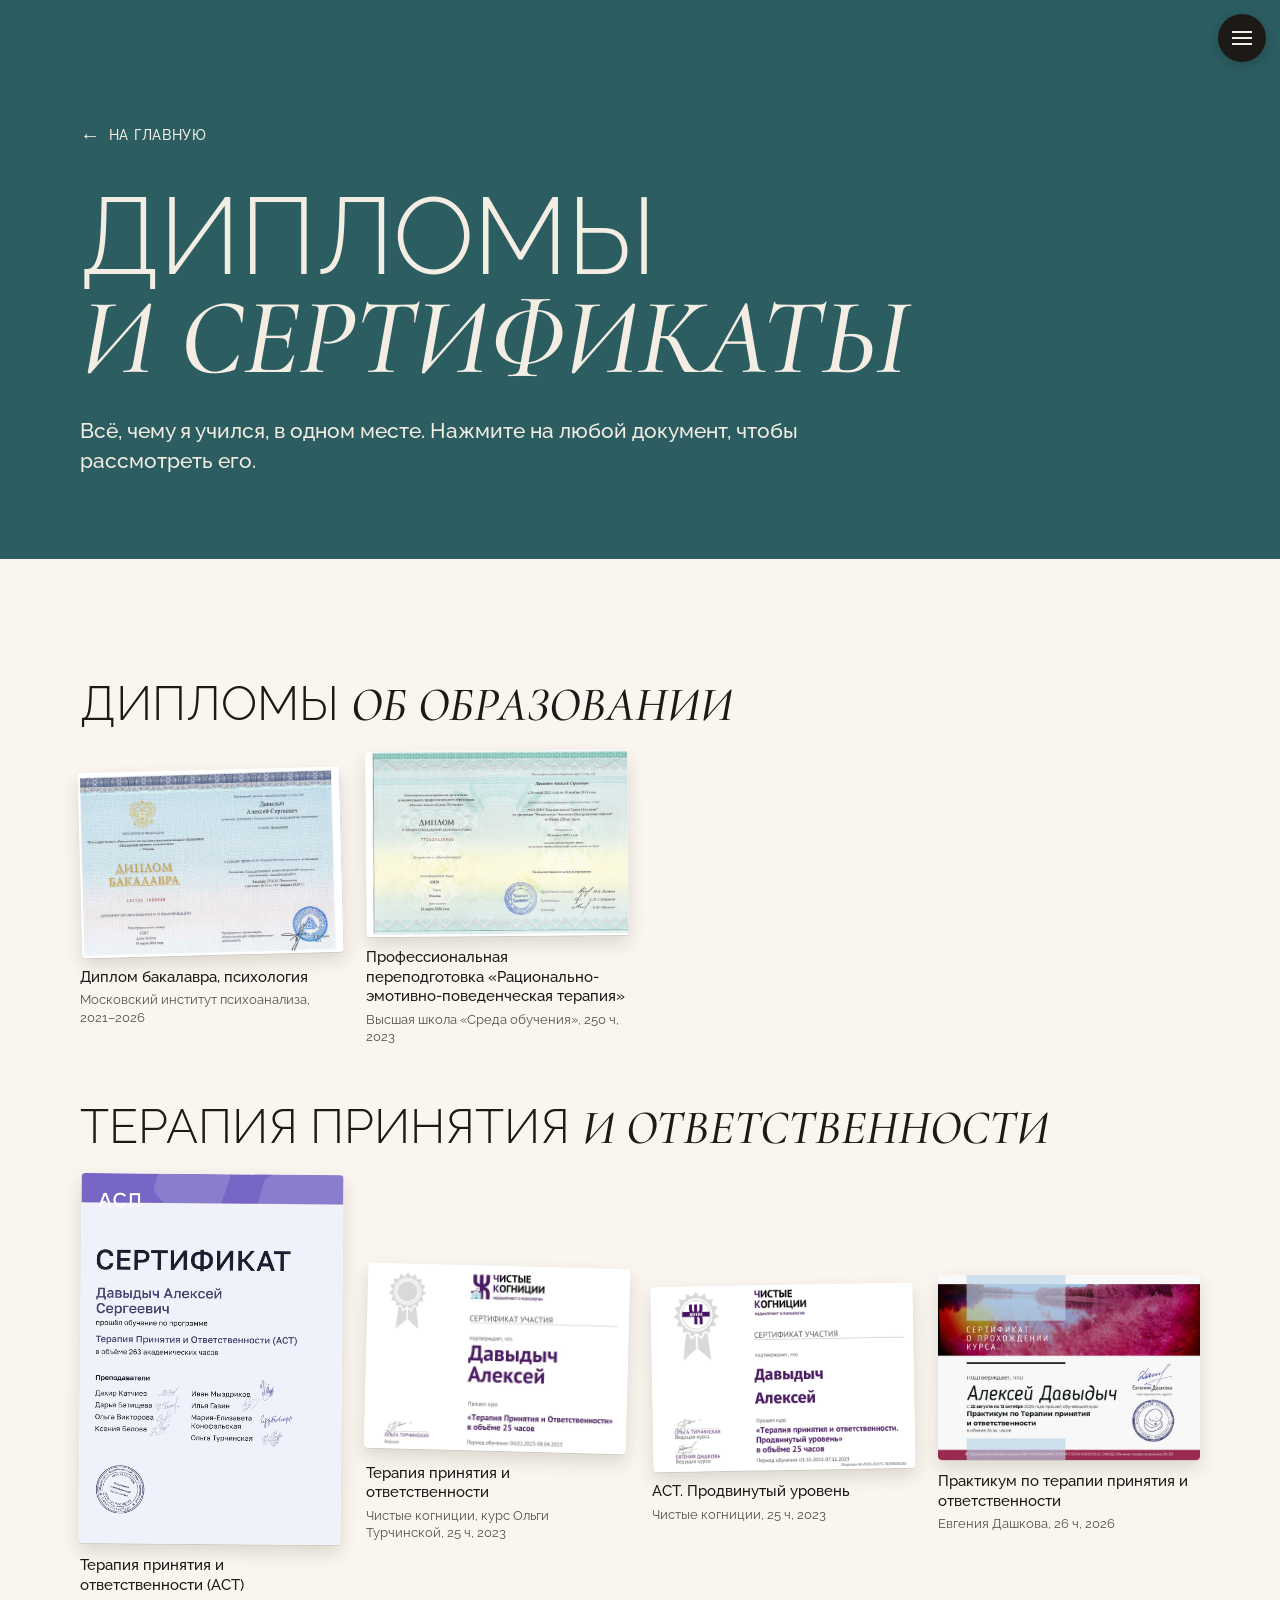
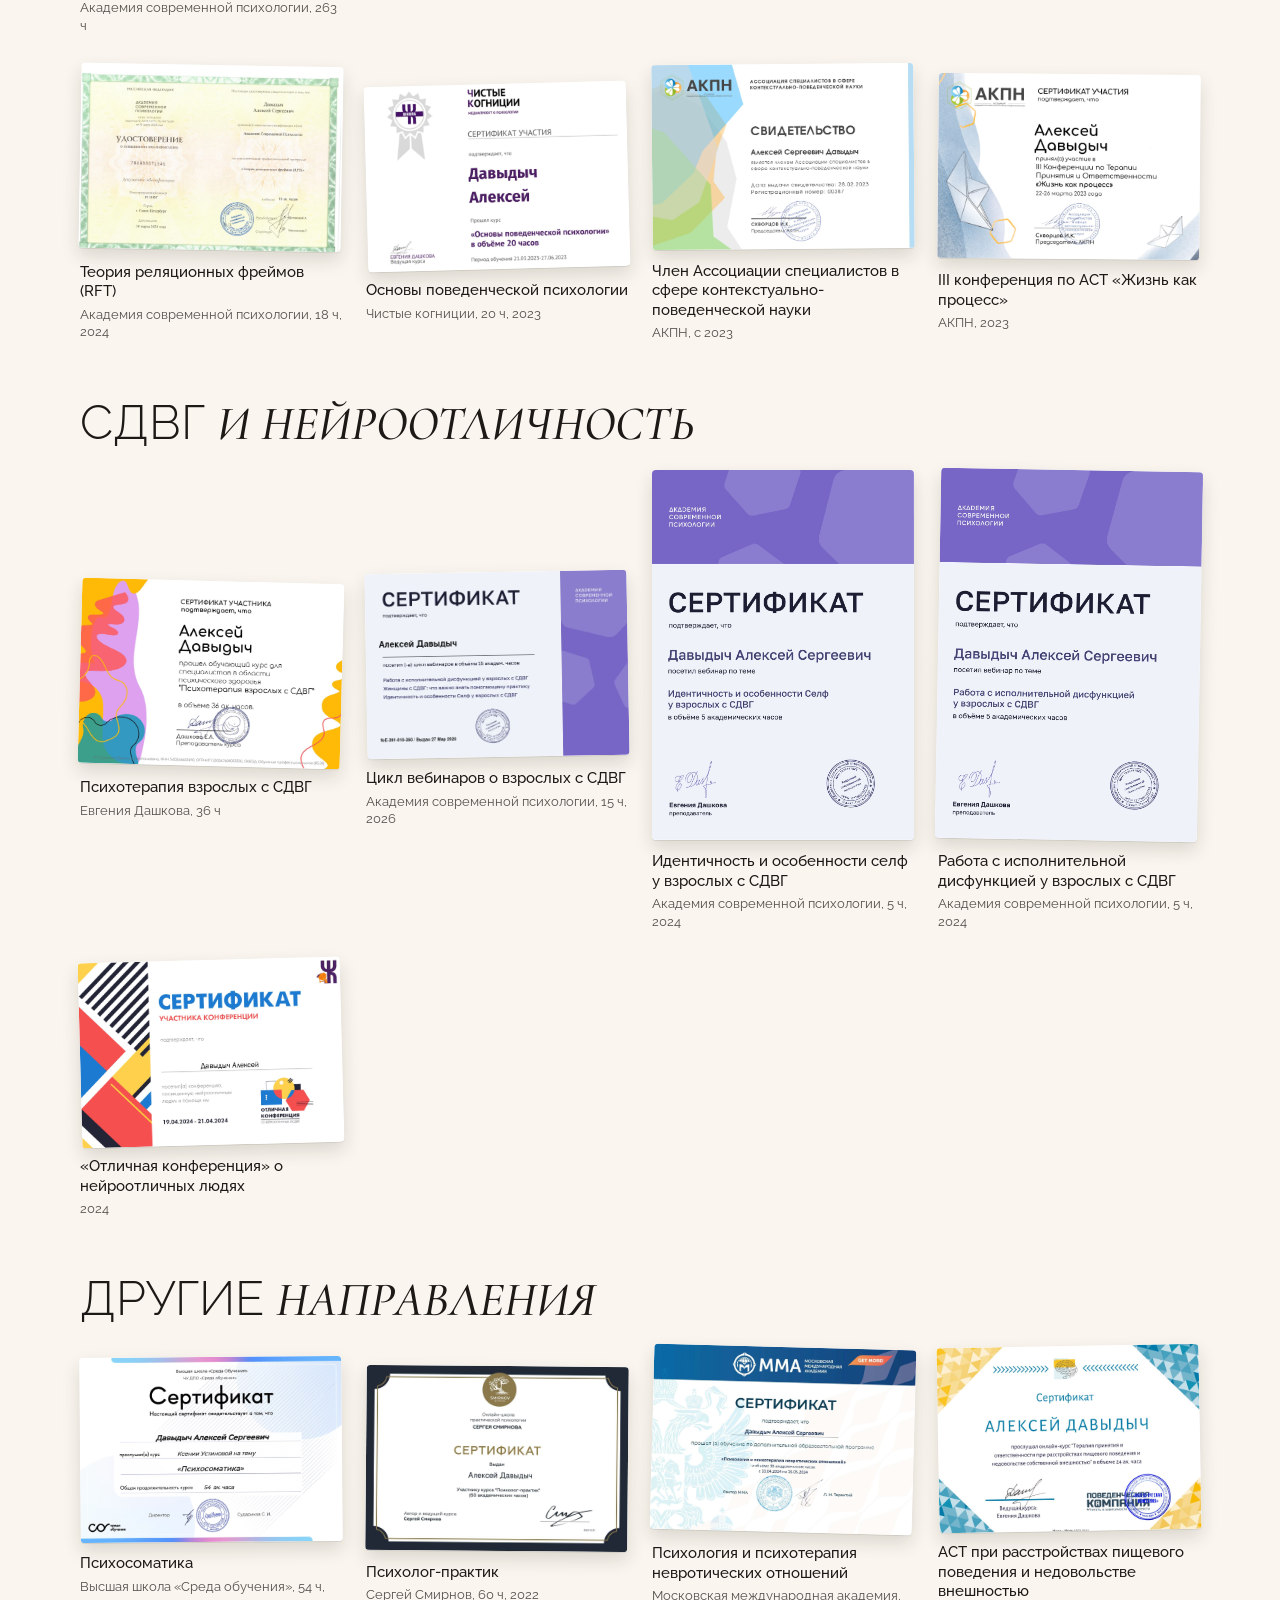
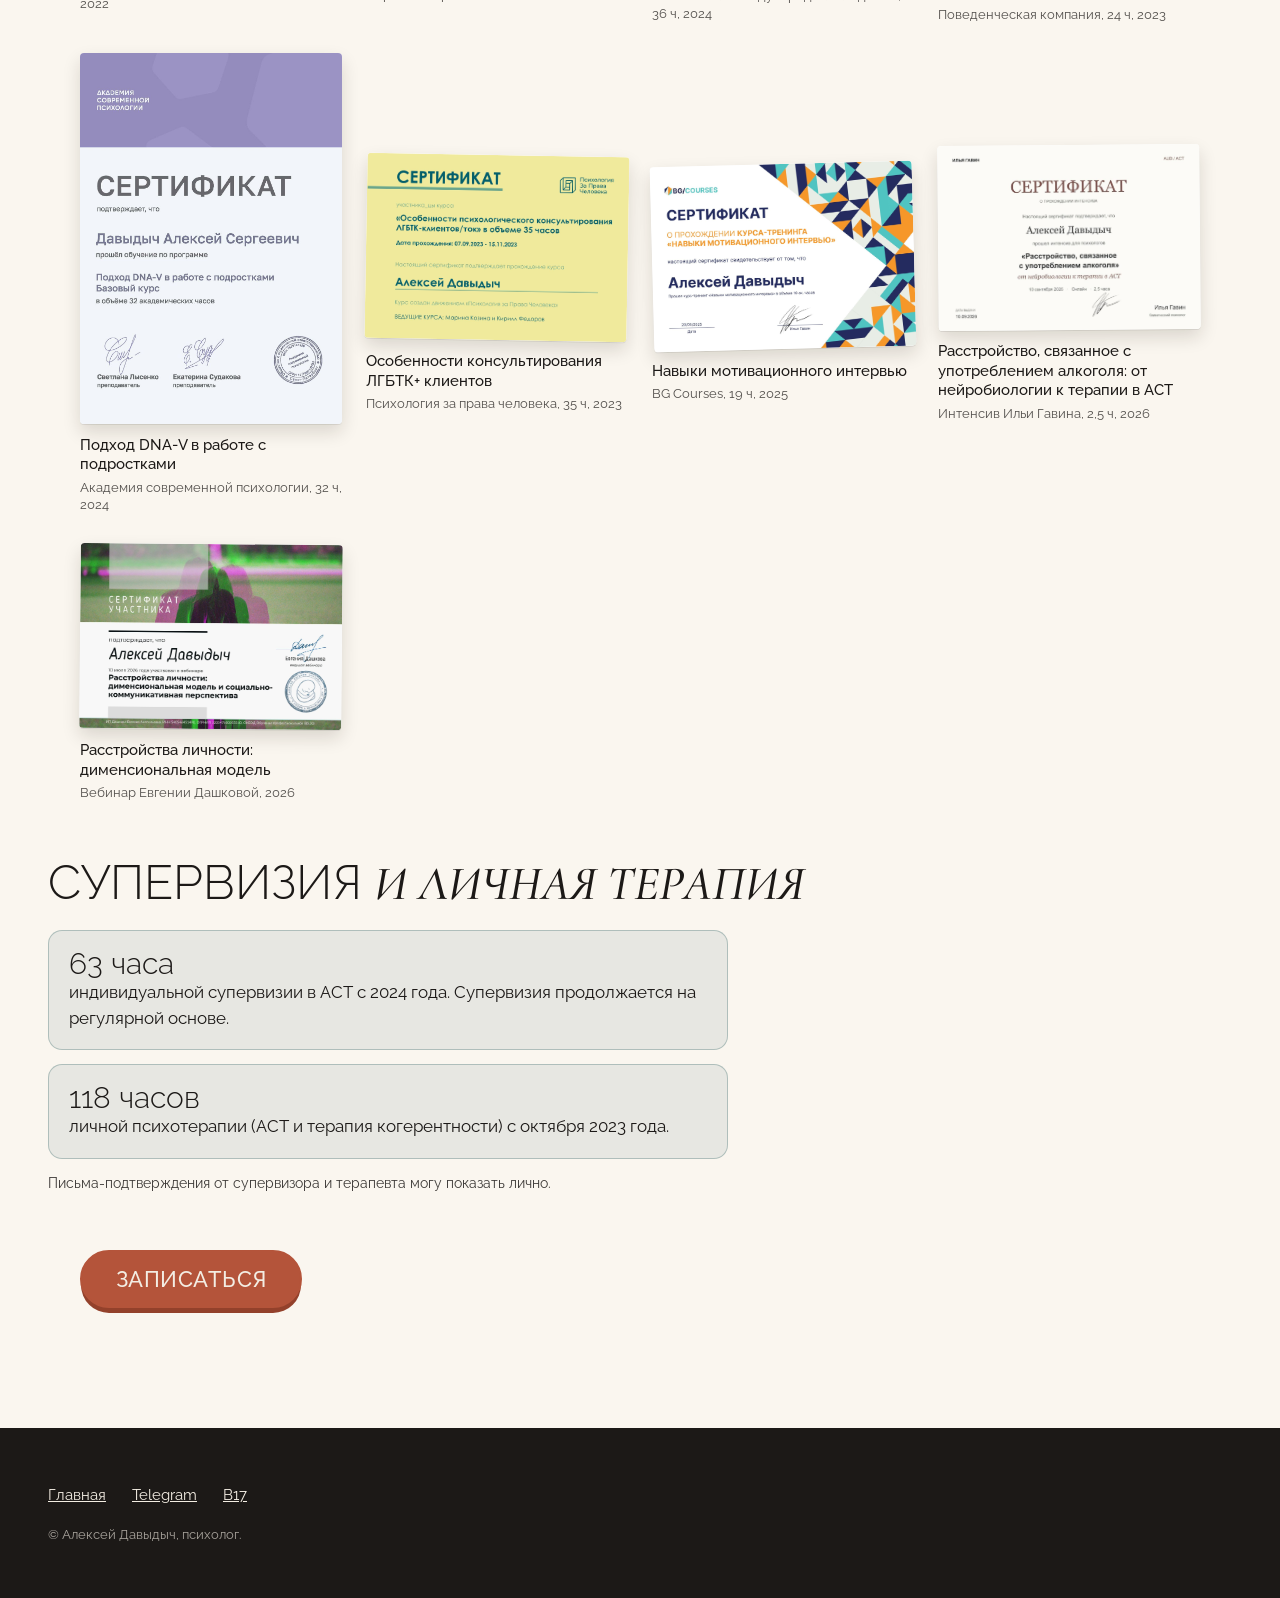
==== obrazovanie/index.html @ 3346c42c "Новый основной сайт: главная, образование, согласие, каталог статей Co-Authored-By: Claude Opus 5.5 " ====
<!doctype html>
<html lang="ru">
<head>
<meta charset="utf-8">
<meta name="viewport" content="width=device-width, initial-scale=1, viewport-fit=cover">
<title>Образование — Алексей Давыдыч</title>
<meta name="description" content="Дипломы и сертификаты психолога Алексея Давыдыча: бакалавриат, переподготовка по РЭПТ, обучение ACT, СДВГ и другое.">
<meta name="theme-color" content="#2b5d61">
<link rel="preconnect" href="https://fonts.googleapis.com">
<link rel="preconnect" href="https://fonts.gstatic.com" crossorigin>
<link href="https://fonts.googleapis.com/css2?family=Cormorant+Garamond:ital,wght@1,400;1,500&family=Raleway:wght@300;400;500;600&display=swap" rel="stylesheet">
<link rel="stylesheet" href="../assets/site.css">
<style>
.group{margin:0 0 56px}
.group h2{font-weight:300;text-transform:uppercase;font-size:clamp(28px,7vw,48px);line-height:1;margin:0 0 22px}
.group h2 .s{font-family:var(--serif);font-style:italic;font-weight:500}
.grid{display:grid;grid-template-columns:repeat(auto-fill,minmax(150px,1fr));gap:22px 16px}
@media (min-width:880px){.grid{grid-template-columns:repeat(auto-fill,minmax(220px,1fr));gap:30px 24px}}
.doc{background:none;border:0;padding:0;text-align:left;cursor:zoom-in;-webkit-tap-highlight-color:transparent}
.doc .sheet{display:block;aspect-ratio:1.414/1;background:#fff;border-radius:4px;overflow:hidden;box-shadow:0 1px 0 rgba(0,0,0,.08),0 8px 18px rgba(30,20,10,.14);transform:rotate(var(--r,0deg));transition:transform .6s var(--spring),box-shadow .4s}
.doc.tall .sheet{aspect-ratio:1/1.414}
.doc .sheet img{width:100%;height:100%;object-fit:cover;object-position:50% 30%}
.doc:hover .sheet,.doc:focus-visible .sheet{transform:rotate(0) translateY(-6px) scale(1.03);box-shadow:0 16px 30px rgba(30,20,10,.22)}
.doc:active .sheet{transform:scale(.97)}
.doc b{display:block;font-weight:500;font-size:15px;line-height:1.3;margin:12px 0 4px}
.doc span.meta{display:block;font-size:13px;line-height:1.35;opacity:.75}
.letters{display:grid;gap:14px;max-width:40em}
.letter{padding:18px 20px;border-radius:14px;background:color-mix(in srgb,var(--teal) 9%,transparent);border:1.5px solid color-mix(in srgb,var(--teal) 30%,transparent)}
.letter b{display:block;font-size:30px;font-weight:300;line-height:1}
/* просмотр документа */
.viewer{position:fixed;inset:0;z-index:60;background:rgba(20,16,14,.92);display:flex;flex-direction:column;align-items:center;justify-content:center;padding:64px 14px 24px;opacity:0;visibility:hidden;transition:opacity .35s,visibility .35s;touch-action:pan-y}
.viewer.open{opacity:1;visibility:visible}
.viewer img{max-width:100%;max-height:calc(100svh - 190px);object-fit:contain;border-radius:3px;box-shadow:0 20px 60px rgba(0,0,0,.5);transform:scale(.92);transition:transform .55s var(--spring)}
.viewer.open img{transform:none}
.viewer .cap{color:var(--cream);text-align:center;max-width:36em;margin:18px 0 0;font-size:15px;line-height:1.4}
.viewer .cap b{display:block;font-weight:500;font-size:17px}
.viewer .x{position:absolute;top:14px;right:14px;width:48px;height:48px;border-radius:50%;border:1.5px solid var(--cream);background:none;color:var(--cream);font-size:24px;cursor:pointer}
.viewer .nav{position:absolute;top:50%;width:48px;height:48px;margin-top:-24px;border-radius:50%;border:0;background:rgba(243,237,227,.14);color:var(--cream);font-size:22px;cursor:pointer}
.viewer .prev{left:8px}.viewer .next{right:8px}
.viewer .count{color:var(--cream);opacity:.6;font-size:13px;margin-top:8px}
</style>
</head>
<body>
<button class="menu-btn" aria-label="Меню" aria-expanded="false"><i></i></button>
<nav class="menu" aria-label="Разделы">
  <a href="../">Главная</a>
  <a href="../#act">Что такое <span class="s">ACT</span></a>
  <a href="../#formats">Как мы <span class="s">работаем</span></a>
  <a href="../stati/">Мои <span class="s">статьи</span></a>
  <a href="../soglasie/">Согласие</a>
  <a href="../#write">Записаться</a>
</nav>

<section class="sec sec--teal" style="padding-bottom:64px">
  <div class="wrap">
    <a class="back" href="../">На главную</a>
    <h1 class="big rise in"><span class="line">Дипломы</span><span class="line s">и сертификаты</span></h1>
    <p class="lead">Всё, чему я учился, в одном месте. Нажмите на любой документ, чтобы рассмотреть его.</p>
  </div>
</section>

<section class="sec sec--paper">
  <div class="wrap" id="groups"></div>
  <div class="wrap group">
    <h2>Супервизия <span class="s">и личная терапия</span></h2>
    <div class="letters">
      <div class="letter"><b>63 часа</b>индивидуальной супервизии в ACT с 2024 года. Супервизия продолжается на регулярной основе.</div>
      <div class="letter"><b>118 часов</b>личной психотерапии (ACT и терапия когерентности) с октября 2023 года.</div>
    </div>
    <p class="small" style="margin-top:14px">Письма-подтверждения от супервизора и терапевта могу показать лично.</p>
  </div>
  <div class="wrap"><div class="pills"><a class="pill pill--terra" href="../#write">Записаться</a></div></div>
</section>

<div class="viewer" id="viewer" role="dialog" aria-modal="true" aria-label="Документ">
  <button class="x" aria-label="Закрыть">×</button>
  <button class="nav prev" aria-label="Предыдущий">←</button>
  <img alt="">
  <p class="cap"></p>
  <p class="count"></p>
  <button class="nav next" aria-label="Следующий">→</button>
</div>

<footer class="foot"><div class="foot__row"><a href="../">Главная</a><a href="https://t.me/lexej">Telegram</a><a href="https://www.b17.ru/davydych_aleksey/">B17</a></div><p class="foot__small">© Алексей Давыдыч, психолог.</p></footer>

<script src="../assets/site.js"></script>
<script>
(() => {
/* Список документов: [файл, название, кто выдал и сколько часов, вертикальный ли лист] */
const GROUPS = [
  ['Дипломы', 'об образовании', [
    ['diplom-bakalavr', 'Диплом бакалавра, психология', 'Московский институт психоанализа, 2021–2026'],
    ['diplom-rept', 'Профессиональная переподготовка «Рационально-эмотивно-поведенческая терапия»', 'Высшая школа «Среда обучения», 250 ч, 2023'],
  ]],
  ['Терапия принятия', 'и ответственности', [
    ['act-263', 'Терапия принятия и ответственности (ACT)', 'Академия современной психологии, 263 ч', 1],
    ['act-bazovyj', 'Терапия принятия и ответственности', 'Чистые когниции, курс Ольги Турчинской, 25 ч, 2023'],
    ['act-prodvinutyj', 'ACT. Продвинутый уровень', 'Чистые когниции, 25 ч, 2023'],
    ['act-praktikum', 'Практикум по терапии принятия и ответственности', 'Евгения Дашкова, 26 ч, 2026'],
    ['rft', 'Теория реляционных фреймов (RFT)', 'Академия современной психологии, 18 ч, 2024'],
    ['povedenie', 'Основы поведенческой психологии', 'Чистые когниции, 20 ч, 2023'],
    ['akpn-chlen', 'Член Ассоциации специалистов в сфере контекстуально-поведенческой науки', 'АКПН, с 2023'],
    ['akpn-konf', 'III конференция по ACT «Жизнь как процесс»', 'АКПН, 2023'],
  ]],
  ['СДВГ', 'и нейроотличность', [
    ['sdvg-36', 'Психотерапия взрослых с СДВГ', 'Евгения Дашкова, 36 ч'],
    ['sdvg-cikl', 'Цикл вебинаров о взрослых с СДВГ', 'Академия современной психологии, 15 ч, 2026'],
    ['sdvg-self', 'Идентичность и особенности селф у взрослых с СДВГ', 'Академия современной психологии, 5 ч, 2024', 1],
    ['sdvg-ispoln', 'Работа с исполнительной дисфункцией у взрослых с СДВГ', 'Академия современной психологии, 5 ч, 2024', 1],
    ['konf-neuro', '«Отличная конференция» о нейроотличных людях', '2024'],
  ]],
  ['Другие', 'направления', [
    ['psihosomatika', 'Психосоматика', 'Высшая школа «Среда обучения», 54 ч, 2022'],
    ['praktik', 'Психолог-практик', 'Сергей Смирнов, 60 ч, 2022'],
    ['nevroticheskie', 'Психология и психотерапия невротических отношений', 'Московская международная академия, 36 ч, 2024'],
    ['rpp', 'ACT при расстройствах пищевого поведения и недовольстве внешностью', 'Поведенческая компания, 24 ч, 2023'],
    ['dnav', 'Подход DNA-V в работе с подростками', 'Академия современной психологии, 32 ч, 2024', 1],
    ['lgbtk', 'Особенности консультирования ЛГБТК+ клиентов', 'Психология за права человека, 35 ч, 2023'],
    ['motiv', 'Навыки мотивационного интервью', 'BG Courses, 19 ч, 2025'],
    ['alko', 'Расстройство, связанное с употреблением алкоголя: от нейробиологии к терапии в ACT', 'Интенсив Ильи Гавина, 2,5 ч, 2026'],
    ['lichnost', 'Расстройства личности: дименсиональная модель', 'Вебинар Евгении Дашковой, 2026'],
  ]],
];
const root = document.getElementById('groups'), flat = [];
GROUPS.forEach(([a, b, docs]) => {
  const g = document.createElement('div'); g.className = 'group';
  g.innerHTML = `<h2>${a} <span class="s">${b}</span></h2><div class="grid"></div>`;
  const grid = g.querySelector('.grid');
  docs.forEach(d => {
    const i = flat.length; flat.push(d);
    const el = document.createElement('button'); el.className = 'doc rise' + (d[3] ? ' tall' : '');
    el.style.setProperty('--r', ((i * 37 % 7) - 3) * .5 + 'deg');
    el.innerHTML = `<span class="sheet"><img src="../docs/${d[0]}.jpg" alt="" loading="lazy"></span><b>${d[1]}</b><span class="meta">${d[2]}</span>`;
    el.addEventListener('click', () => open(i));
    grid.appendChild(el);
  });
  root.appendChild(g);
});
document.querySelectorAll('.doc.rise').forEach(el => new IntersectionObserver((es, o) => es.forEach(e => { if (e.isIntersecting){ el.classList.add('in'); o.disconnect(); } })).observe(el));

const v = document.getElementById('viewer'), img = v.querySelector('img'), cap = v.querySelector('.cap'), cnt = v.querySelector('.count');
let cur = 0, last = null;
function show(i){ cur = (i + flat.length) % flat.length; const d = flat[cur];
  img.src = `../docs/${d[0]}.jpg`; img.alt = d[1]; cap.innerHTML = `<b>${d[1]}</b>${d[2]}`; cnt.textContent = `${cur + 1} из ${flat.length}`; }
function open(i){ last = document.activeElement; show(i); v.classList.add('open'); v.querySelector('.x').focus(); document.body.style.overflow = 'hidden'; }
function close(){ v.classList.remove('open'); document.body.style.overflow = ''; last && last.focus(); }
v.querySelector('.x').onclick = close;
v.querySelector('.prev').onclick = () => show(cur - 1);
v.querySelector('.next').onclick = () => show(cur + 1);
v.addEventListener('click', e => { if (e.target === v) close(); });
addEventListener('keydown', e => { if (!v.classList.contains('open')) return;
  if (e.key === 'Escape') close(); if (e.key === 'ArrowLeft') show(cur - 1); if (e.key === 'ArrowRight') show(cur + 1); });
let sx = null;
v.addEventListener('touchstart', e => sx = e.touches[0].clientX, { passive: true });
v.addEventListener('touchend', e => { if (sx === null) return; const dx = e.changedTouches[0].clientX - sx; if (Math.abs(dx) > 50) show(cur + (dx < 0 ? 1 : -1)); sx = null; });
})();
</script>
</body>
</html>
---- assets/site.css ----
/* Основной сайт Алексея Давыдыча. Общие стили для всех страниц. */
:root{
  --cream:#f3ede3; --paper:#faf6ef; --ink:#1c1917; --ink-soft:#4a433d;
  --terra:#b4543a; --terra-deep:#93412b; --peach:#efd0bd; --peach-deep:#e3b79f;
  --teal:#2b5d61; --teal-deep:#1f4649; --sky:#a9cfd0; --rose:#e9a7a0;
  --sans:"Raleway", "Helvetica Neue", Arial, sans-serif;
  --serif:"Cormorant Garamond", Georgia, "Times New Roman", serif;
  --pad:20px; --max:1120px;
  --spring:cubic-bezier(.34,1.56,.64,1);
}
*{box-sizing:border-box}
html{-webkit-text-size-adjust:100%;scroll-behavior:smooth}
body{margin:0;background:var(--cream);color:var(--ink);font-family:var(--sans);font-size:17px;line-height:1.55;font-weight:400;overflow-x:hidden}
img{max-width:100%;display:block}
a{color:inherit}
button{font:inherit;color:inherit}
::selection{background:var(--terra);color:var(--cream)}
:focus-visible{outline:2px solid currentColor;outline-offset:3px;border-radius:6px}

/* ---------- секции ---------- */
.sec{position:relative;padding:84px var(--pad) 88px;overflow:hidden}
.wrap{max-width:var(--max);margin:0 auto;position:relative}
.sec--terra{background:var(--terra);color:var(--cream)}
.sec--cream{background:var(--cream);color:var(--ink)}
.sec--paper{background:var(--paper);color:var(--ink)}
.sec--peach{background:var(--peach);color:var(--ink)}
.sec--teal{background:var(--teal);color:var(--cream)}
.sec--sky{background:var(--sky);color:var(--ink)}
.sec--ink{background:var(--ink);color:var(--cream)}

/* ---------- типографика ---------- */
.big{font-family:var(--sans);font-weight:300;text-transform:uppercase;font-size:clamp(40px,11.2vw,108px);line-height:.94;letter-spacing:-.01em;margin:0 0 28px}
.big .s{font-family:var(--serif);font-style:italic;font-weight:500;text-transform:uppercase;letter-spacing:0}
.big .line{display:block}
.mid{font-family:var(--sans);font-weight:300;text-transform:uppercase;font-size:clamp(30px,7.4vw,64px);line-height:.98;margin:0 0 22px}
.mid .s{font-family:var(--serif);font-style:italic;font-weight:500}
.lead{font-weight:500;font-size:clamp(17px,4.4vw,21px);line-height:1.45;max-width:36em;margin:0 0 18px}
.p{max-width:36em;margin:0 0 16px}
.small{font-size:14px;line-height:1.5;opacity:.85}
.whisper{font-family:var(--serif);font-style:italic;font-size:21px;line-height:1.3;margin:0 0 14px;opacity:.9;min-height:1px}
.facts{list-style:none;padding:0;margin:0 0 30px;display:grid;gap:10px}
.facts li{position:relative;padding-left:26px;font-weight:500;font-size:16px;line-height:1.4}
.facts li::before{content:"";position:absolute;left:0;top:.32em;width:13px;height:15px;background:currentColor;clip-path:polygon(50% 0,100% 25%,100% 75%,50% 100%,0 75%,0 25%);opacity:.85}

/* ---------- кнопки-таблетки ---------- */
.pill{--bg:var(--cream);--fg:var(--terra);display:inline-flex;align-items:center;justify-content:center;gap:10px;min-height:58px;padding:0 34px;border-radius:999px;border:2px solid var(--fg);background:var(--bg);color:var(--fg);text-decoration:none;text-transform:uppercase;font-weight:500;font-size:clamp(17px,4.6vw,22px);letter-spacing:.02em;cursor:pointer;position:relative;
  box-shadow:0 6px 0 -1px color-mix(in srgb,var(--fg) 55%,transparent);transition:transform .45s var(--spring),box-shadow .45s var(--spring);-webkit-tap-highlight-color:transparent;user-select:none}
.pill:hover{transform:translateY(-2px);box-shadow:0 8px 0 -1px color-mix(in srgb,var(--fg) 55%,transparent)}
.pill.is-press,.pill:active{transform:translateY(5px) scale(.97);box-shadow:0 1px 0 -1px color-mix(in srgb,var(--fg) 55%,transparent);transition-duration:.08s}
.pill--terra{--bg:var(--terra);--fg:var(--cream);border-color:var(--terra);box-shadow:0 6px 0 -1px var(--terra-deep)}
.pill--terra.is-press,.pill--terra:active{box-shadow:0 1px 0 -1px var(--terra-deep)}
.pill--ink{--bg:var(--ink);--fg:var(--cream);border-color:var(--ink);box-shadow:0 6px 0 -1px #000}
.pill--ghost{--bg:transparent;--fg:currentColor;box-shadow:none;border-color:currentColor}
.pill--ghost:active,.pill--ghost.is-press{box-shadow:none}
.pills{display:flex;flex-wrap:wrap;gap:14px;align-items:center}
.ripple{position:absolute;border-radius:50%;pointer-events:none;background:currentColor;opacity:.22;transform:scale(0);animation:rip .6s ease-out forwards}
.pill{overflow:hidden}
@keyframes rip{to{transform:scale(1);opacity:0}}

/* ---------- цена ---------- */
.price{display:flex;flex-wrap:wrap;align-items:baseline;gap:6px 18px;margin:6px 0 26px}
.price b{font-weight:300;font-size:clamp(38px,10vw,58px);line-height:1;letter-spacing:-.01em}
.price span{font-size:13px;text-transform:uppercase;letter-spacing:.06em;font-weight:600;line-height:1.3;opacity:.9}

/* ---------- раскрывашки ---------- */
.acc{border-top:1.5px solid currentColor;margin-top:34px}
.acc__item{border-bottom:1.5px solid color-mix(in srgb,currentColor 70%,transparent)}
.acc__btn{width:100%;background:none;border:0;padding:18px 0;display:flex;justify-content:space-between;align-items:center;gap:16px;text-align:left;font-weight:500;font-size:17px;cursor:pointer;-webkit-tap-highlight-color:transparent}
.acc__plus{flex:0 0 22px;height:22px;position:relative;transition:transform .5s var(--spring)}
.acc__plus::before,.acc__plus::after{content:"";position:absolute;left:0;right:0;top:50%;height:1.6px;background:currentColor;margin-top:-.8px}
.acc__plus::after{transform:rotate(90deg)}
.acc__item.open .acc__plus{transform:rotate(135deg)}
.acc__body{display:grid;grid-template-rows:0fr;transition:grid-template-rows .45s ease}
.acc__item.open .acc__body{grid-template-rows:1fr}
.acc__in{overflow:hidden}
.acc__in > div{padding:0 0 22px;max-width:40em}
.acc__in p{margin:0 0 12px}
.acc__in ul{margin:0 0 12px;padding-left:20px}
.acc__in li{margin:0 0 8px}

/* ---------- фото с линией от руки ---------- */
.photo{position:relative;margin:64px auto 24px;max-width:440px}
.photo img{width:100%;height:auto;aspect-ratio:var(--ar,4/5);object-fit:cover;border-radius:2px;will-change:transform}
.photo img{position:relative;z-index:1}
.photo .draw{position:absolute;z-index:2;inset:-7% -9%;width:118%;height:114%;pointer-events:none;overflow:visible}
.draw path{fill:none;stroke:var(--stroke,var(--cream));stroke-width:7;stroke-linecap:round;stroke-linejoin:round;vector-effect:non-scaling-stroke}

/* ---------- сетка: текст + фото ---------- */
@media (min-width:880px){
  :root{--pad:48px}
  .sec{padding:120px var(--pad)}
  .split{display:grid;grid-template-columns:1.15fr .85fr;gap:64px;align-items:center}
  .split--rev{grid-template-columns:.85fr 1.15fr}
  .split--rev .photo{order:-1}
  .split .photo{margin:0}
}

/* ---------- меню ---------- */
.menu-btn{position:fixed;top:14px;right:14px;z-index:50;width:48px;height:48px;border-radius:50%;background:var(--ink);border:0;cursor:pointer;display:grid;place-items:center;box-shadow:0 3px 14px rgba(0,0,0,.18);transition:transform .45s var(--spring)}
.menu-btn:active{transform:scale(.9)}
.menu-btn i{display:block;width:20px;height:1.8px;background:var(--cream);position:relative;transition:transform .4s var(--spring),background .2s}
.menu-btn i::before,.menu-btn i::after{content:"";position:absolute;left:0;width:20px;height:1.8px;background:var(--cream);transition:transform .4s var(--spring)}
.menu-btn i::before{top:-6px}.menu-btn i::after{top:6px}
body.menu-open .menu-btn i{background:transparent}
body.menu-open .menu-btn i::before{transform:translateY(6px) rotate(45deg)}
body.menu-open .menu-btn i::after{transform:translateY(-6px) rotate(-45deg)}
.menu{position:fixed;inset:0;z-index:40;background:var(--terra);color:var(--cream);display:flex;flex-direction:column;justify-content:center;padding:80px 28px 40px;clip-path:circle(0 at calc(100% - 38px) 38px);transition:clip-path .7s cubic-bezier(.7,0,.2,1);visibility:hidden}
body.menu-open .menu{clip-path:circle(150% at calc(100% - 38px) 38px);visibility:visible}
.menu a{display:block;text-decoration:none;text-transform:uppercase;font-weight:300;font-size:clamp(30px,8.5vw,56px);line-height:1.12;opacity:0;transform:translateY(16px);transition:opacity .4s,transform .5s var(--spring)}
.menu a .s{font-family:var(--serif);font-style:italic;font-weight:500}
body.menu-open .menu a{opacity:1;transform:none}
.menu a:nth-child(2){transition-delay:.04s}.menu a:nth-child(3){transition-delay:.08s}.menu a:nth-child(4){transition-delay:.12s}.menu a:nth-child(5){transition-delay:.16s}.menu a:nth-child(6){transition-delay:.2s}.menu a:nth-child(7){transition-delay:.24s}.menu a:nth-child(8){transition-delay:.28s}
.menu .menu-small{margin-top:34px;font-size:15px;opacity:.85}

/* ---------- появление ---------- */
.rise{opacity:0;transform:translateY(26px);transition:opacity .9s ease,transform 1s cubic-bezier(.2,.7,.2,1)}
.rise.in{opacity:1;transform:none}

/* ---------- подвал ---------- */
.foot{background:var(--ink);color:var(--cream);padding:56px var(--pad) 40px;position:relative;overflow:hidden}
.foot a{color:var(--cream)}
.foot__row{display:flex;flex-wrap:wrap;gap:12px 26px;font-size:15px;margin:0 0 18px}
.foot__small{font-size:13px;opacity:.65;max-width:40em}

/* ---------- внутренние страницы ---------- */
.back{display:inline-flex;align-items:center;gap:8px;text-decoration:none;font-weight:500;text-transform:uppercase;font-size:14px;letter-spacing:.05em;margin:0 0 34px}
.back::before{content:"←";font-size:20px;transition:transform .4s var(--spring)}
.back:hover::before{transform:translateX(-5px)}

@media (prefers-reduced-motion:reduce){
  *,*::before,*::after{animation:none!important;transition-duration:.01ms!important}
  .rise{opacity:1;transform:none}
}
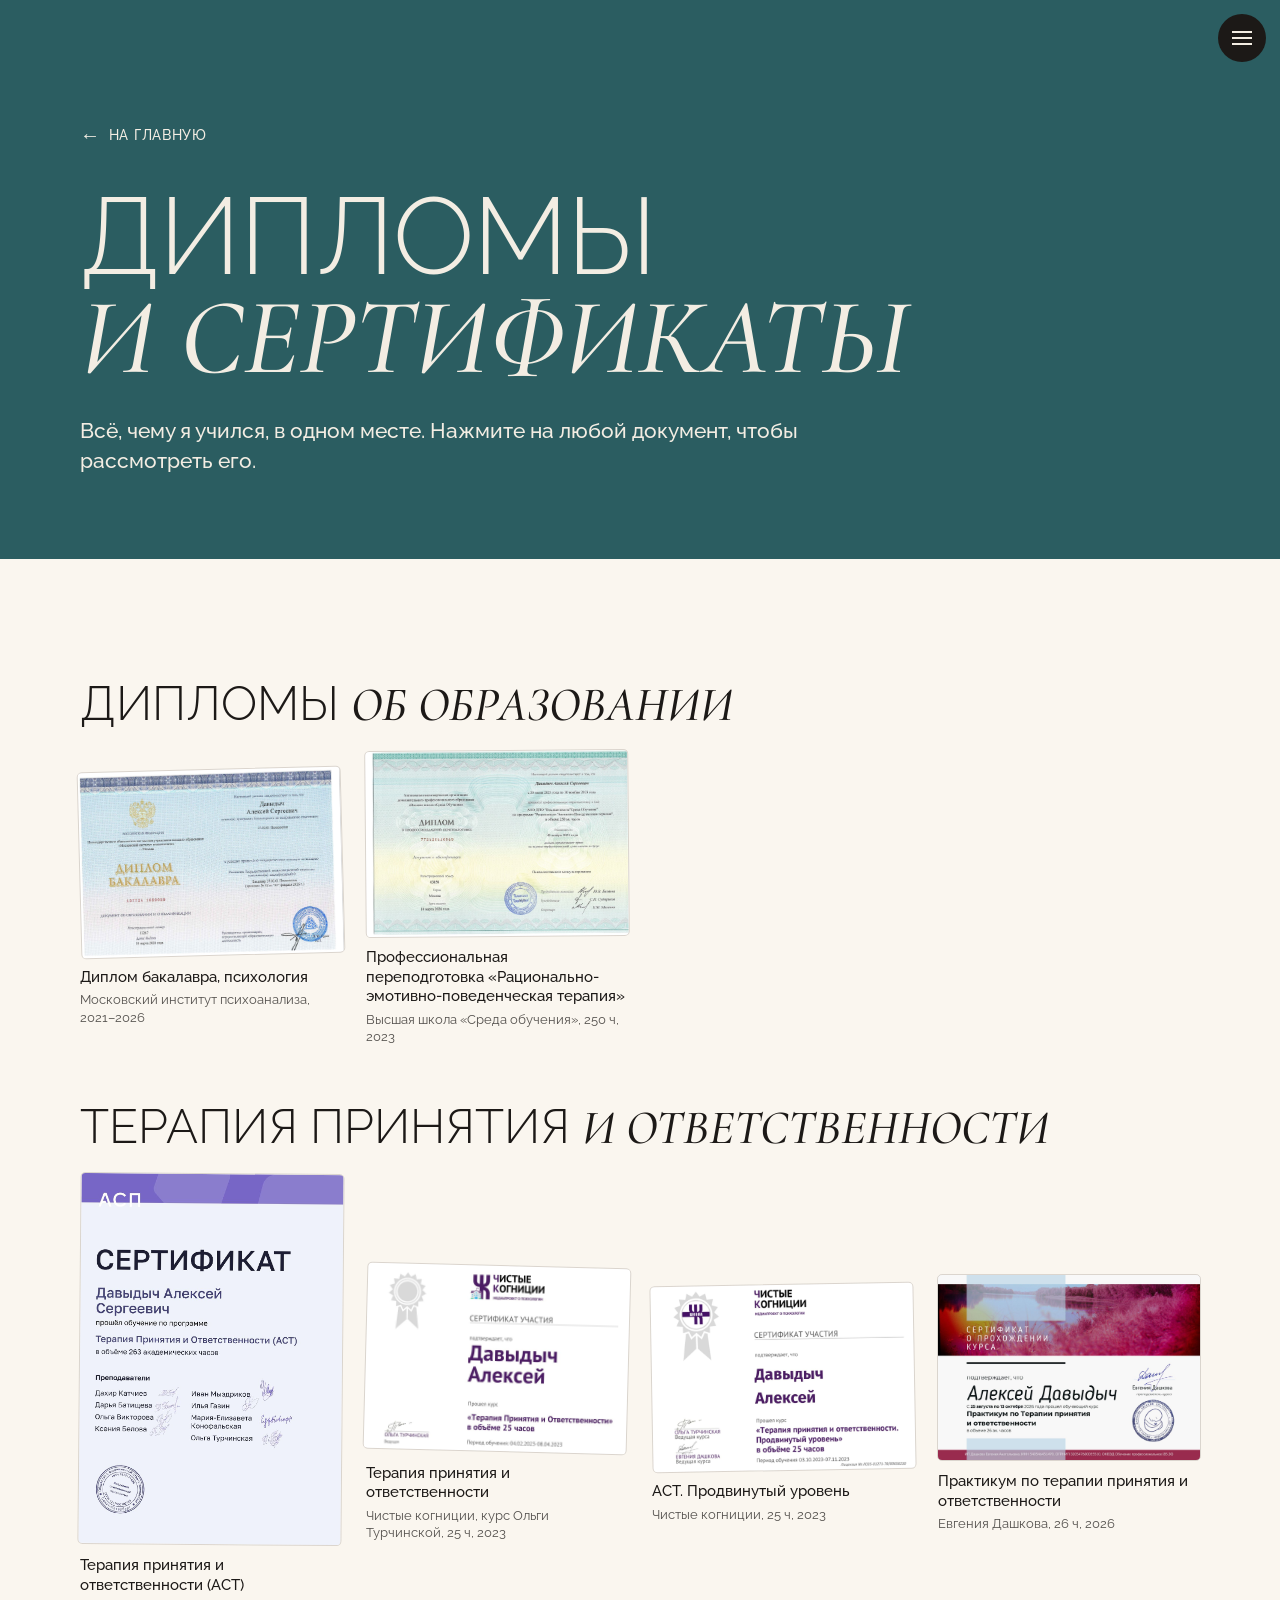
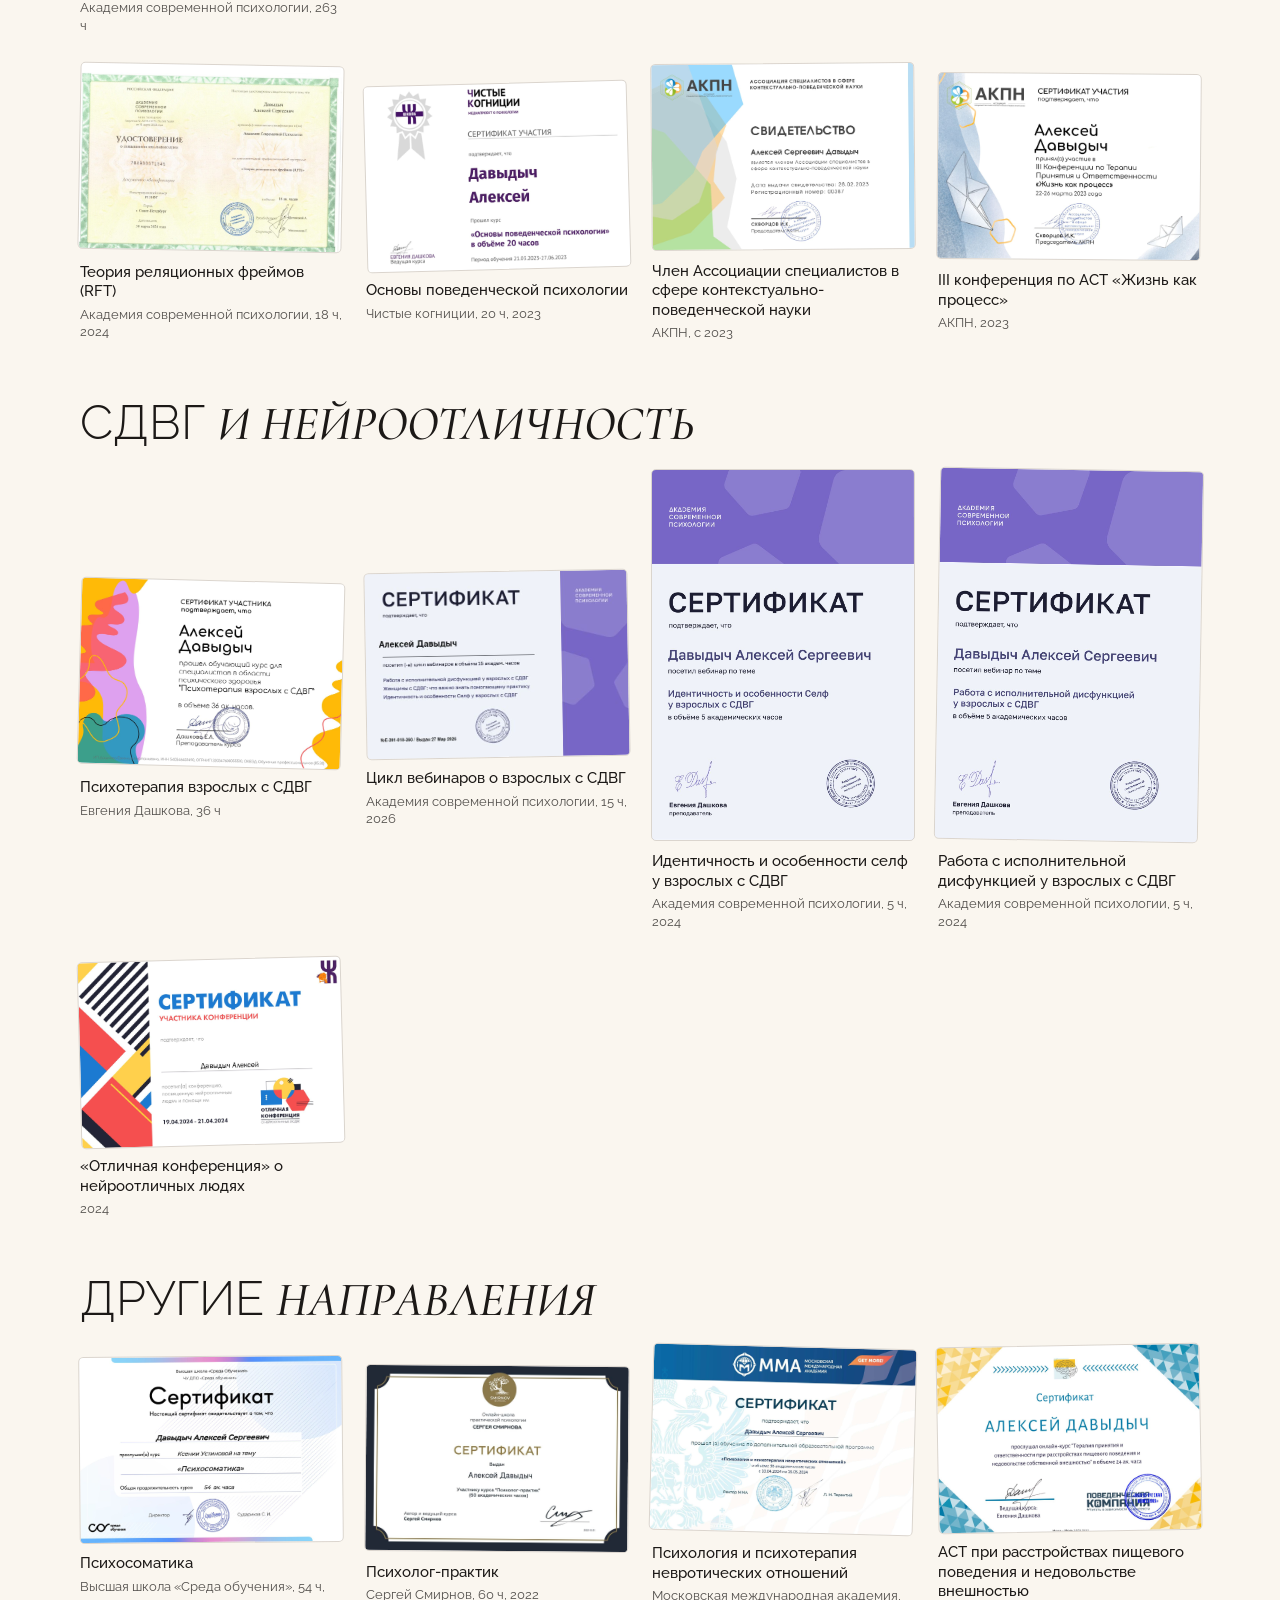
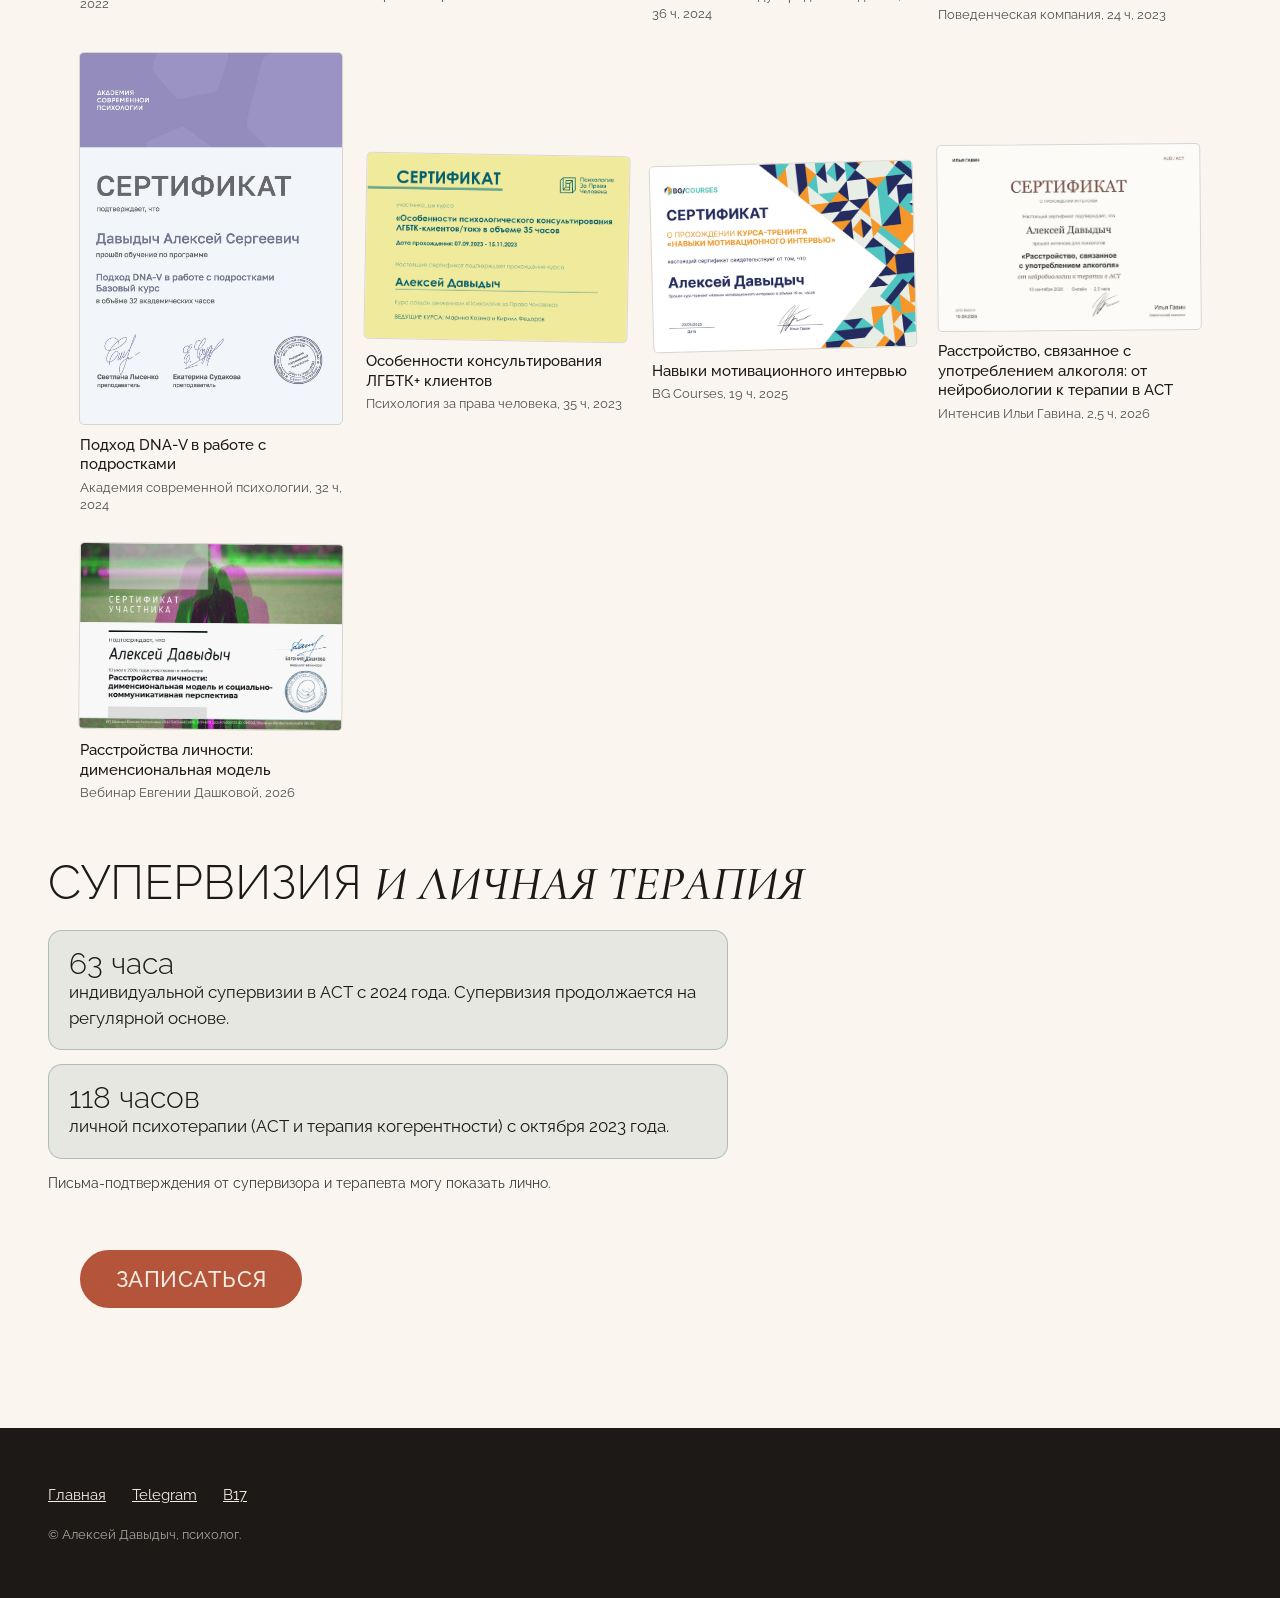
==== commit 3c3484cd: "Единый отклик кнопок без теней; темы: кризисы распределены по другим пунктам Co-Authored-By: Claude " ====
--- a/obrazovanie/index.html
+++ b/obrazovanie/index.html
@@ -17,11 +17,11 @@
 .grid{display:grid;grid-template-columns:repeat(auto-fill,minmax(150px,1fr));gap:22px 16px}
 @media (min-width:880px){.grid{grid-template-columns:repeat(auto-fill,minmax(220px,1fr));gap:30px 24px}}
 .doc{background:none;border:0;padding:0;text-align:left;cursor:zoom-in;-webkit-tap-highlight-color:transparent}
-.doc .sheet{display:block;aspect-ratio:1.414/1;background:#fff;border-radius:4px;overflow:hidden;box-shadow:0 1px 0 rgba(0,0,0,.08),0 8px 18px rgba(30,20,10,.14);transform:rotate(var(--r,0deg));transition:transform .6s var(--spring),box-shadow .4s}
+.doc .sheet{display:block;aspect-ratio:1.414/1;background:#fff;border-radius:4px;overflow:hidden;outline:1px solid rgba(30,20,10,.14);transform:rotate(var(--r,0deg));transition:transform .6s var(--spring),box-shadow .4s}
 .doc.tall .sheet{aspect-ratio:1/1.414}
 .doc .sheet img{width:100%;height:100%;object-fit:cover;object-position:50% 30%}
-.doc:hover .sheet,.doc:focus-visible .sheet{transform:rotate(0) translateY(-6px) scale(1.03);box-shadow:0 16px 30px rgba(30,20,10,.22)}
-.doc:active .sheet{transform:scale(.97)}
+.doc:hover .sheet,.doc:focus-visible .sheet{transform:rotate(0) scale(1.03)}
+.doc:active .sheet{transform:scale(.95);transition-duration:.1s}
 .doc b{display:block;font-weight:500;font-size:15px;line-height:1.3;margin:12px 0 4px}
 .doc span.meta{display:block;font-size:13px;line-height:1.35;opacity:.75}
 .letters{display:grid;gap:14px;max-width:40em}
--- a/assets/site.css
+++ b/assets/site.css
@@ -44,17 +44,18 @@
 
 /* ---------- кнопки-таблетки ---------- */
 .pill{--bg:var(--cream);--fg:var(--terra);display:inline-flex;align-items:center;justify-content:center;gap:10px;min-height:58px;padding:0 34px;border-radius:999px;border:2px solid var(--fg);background:var(--bg);color:var(--fg);text-decoration:none;text-transform:uppercase;font-weight:500;font-size:clamp(17px,4.6vw,22px);letter-spacing:.02em;cursor:pointer;position:relative;
-  box-shadow:0 6px 0 -1px color-mix(in srgb,var(--fg) 55%,transparent);transition:transform .45s var(--spring),box-shadow .45s var(--spring);-webkit-tap-highlight-color:transparent;user-select:none}
-.pill:hover{transform:translateY(-2px);box-shadow:0 8px 0 -1px color-mix(in srgb,var(--fg) 55%,transparent)}
-.pill.is-press,.pill:active{transform:translateY(5px) scale(.97);box-shadow:0 1px 0 -1px color-mix(in srgb,var(--fg) 55%,transparent);transition-duration:.08s}
-.pill--terra{--bg:var(--terra);--fg:var(--cream);border-color:var(--terra);box-shadow:0 6px 0 -1px var(--terra-deep)}
-.pill--terra.is-press,.pill--terra:active{box-shadow:0 1px 0 -1px var(--terra-deep)}
-.pill--ink{--bg:var(--ink);--fg:var(--cream);border-color:var(--ink);box-shadow:0 6px 0 -1px #000}
-.pill--ghost{--bg:transparent;--fg:currentColor;box-shadow:none;border-color:currentColor}
-.pill--ghost:active,.pill--ghost.is-press{box-shadow:none}
+  -webkit-tap-highlight-color:transparent;user-select:none}
+.pill--terra{--bg:var(--terra);--fg:var(--cream);border-color:var(--terra)}
+.pill--ink{--bg:var(--ink);--fg:var(--cream);border-color:var(--ink)}
+.pill--ghost{--bg:transparent;--fg:currentColor;border-color:currentColor}
 .pills{display:flex;flex-wrap:wrap;gap:14px;align-items:center}
-.ripple{position:absolute;border-radius:50%;pointer-events:none;background:currentColor;opacity:.22;transform:scale(0);animation:rip .6s ease-out forwards}
-.pill{overflow:hidden}
+/* ---------- единый отклик всех кнопок, без теней ----------
+   наведение: чуть подрастает; нажатие: сжимается, от пальца расходится волна; отпустили: пружинит обратно */
+.tap{overflow:hidden;isolation:isolate;box-shadow:none!important;-webkit-tap-highlight-color:transparent;transition:transform .45s var(--spring),background-color .3s,color .3s}
+.tap:not(.menu-btn):not(.x):not(.nav){position:relative}
+@media (hover:hover) and (pointer:fine){.tap:hover{transform:scale(1.03)}}
+.tap.is-press,.tap:active{transform:scale(.95);transition-duration:.1s}
+.ripple{position:absolute;border-radius:50%;pointer-events:none;background:currentColor;opacity:.22;transform:scale(0);animation:rip .6s ease-out forwards;z-index:-1}
 @keyframes rip{to{transform:scale(1);opacity:0}}
 
 /* ---------- цена ---------- */
@@ -96,8 +97,7 @@
 }
 
 /* ---------- меню ---------- */
-.menu-btn{position:fixed;top:14px;right:14px;z-index:50;width:48px;height:48px;border-radius:50%;background:var(--ink);border:0;cursor:pointer;display:grid;place-items:center;box-shadow:0 3px 14px rgba(0,0,0,.18);transition:transform .45s var(--spring)}
-.menu-btn:active{transform:scale(.9)}
+.menu-btn{position:fixed;top:14px;right:14px;z-index:50;width:48px;height:48px;border-radius:50%;background:var(--ink);border:0;cursor:pointer;display:grid;place-items:center;}
 .menu-btn i{display:block;width:20px;height:1.8px;background:var(--cream);position:relative;transition:transform .4s var(--spring),background .2s}
 .menu-btn i::before,.menu-btn i::after{content:"";position:absolute;left:0;width:20px;height:1.8px;background:var(--cream);transition:transform .4s var(--spring)}
 .menu-btn i::before{top:-6px}.menu-btn i::after{top:6px}
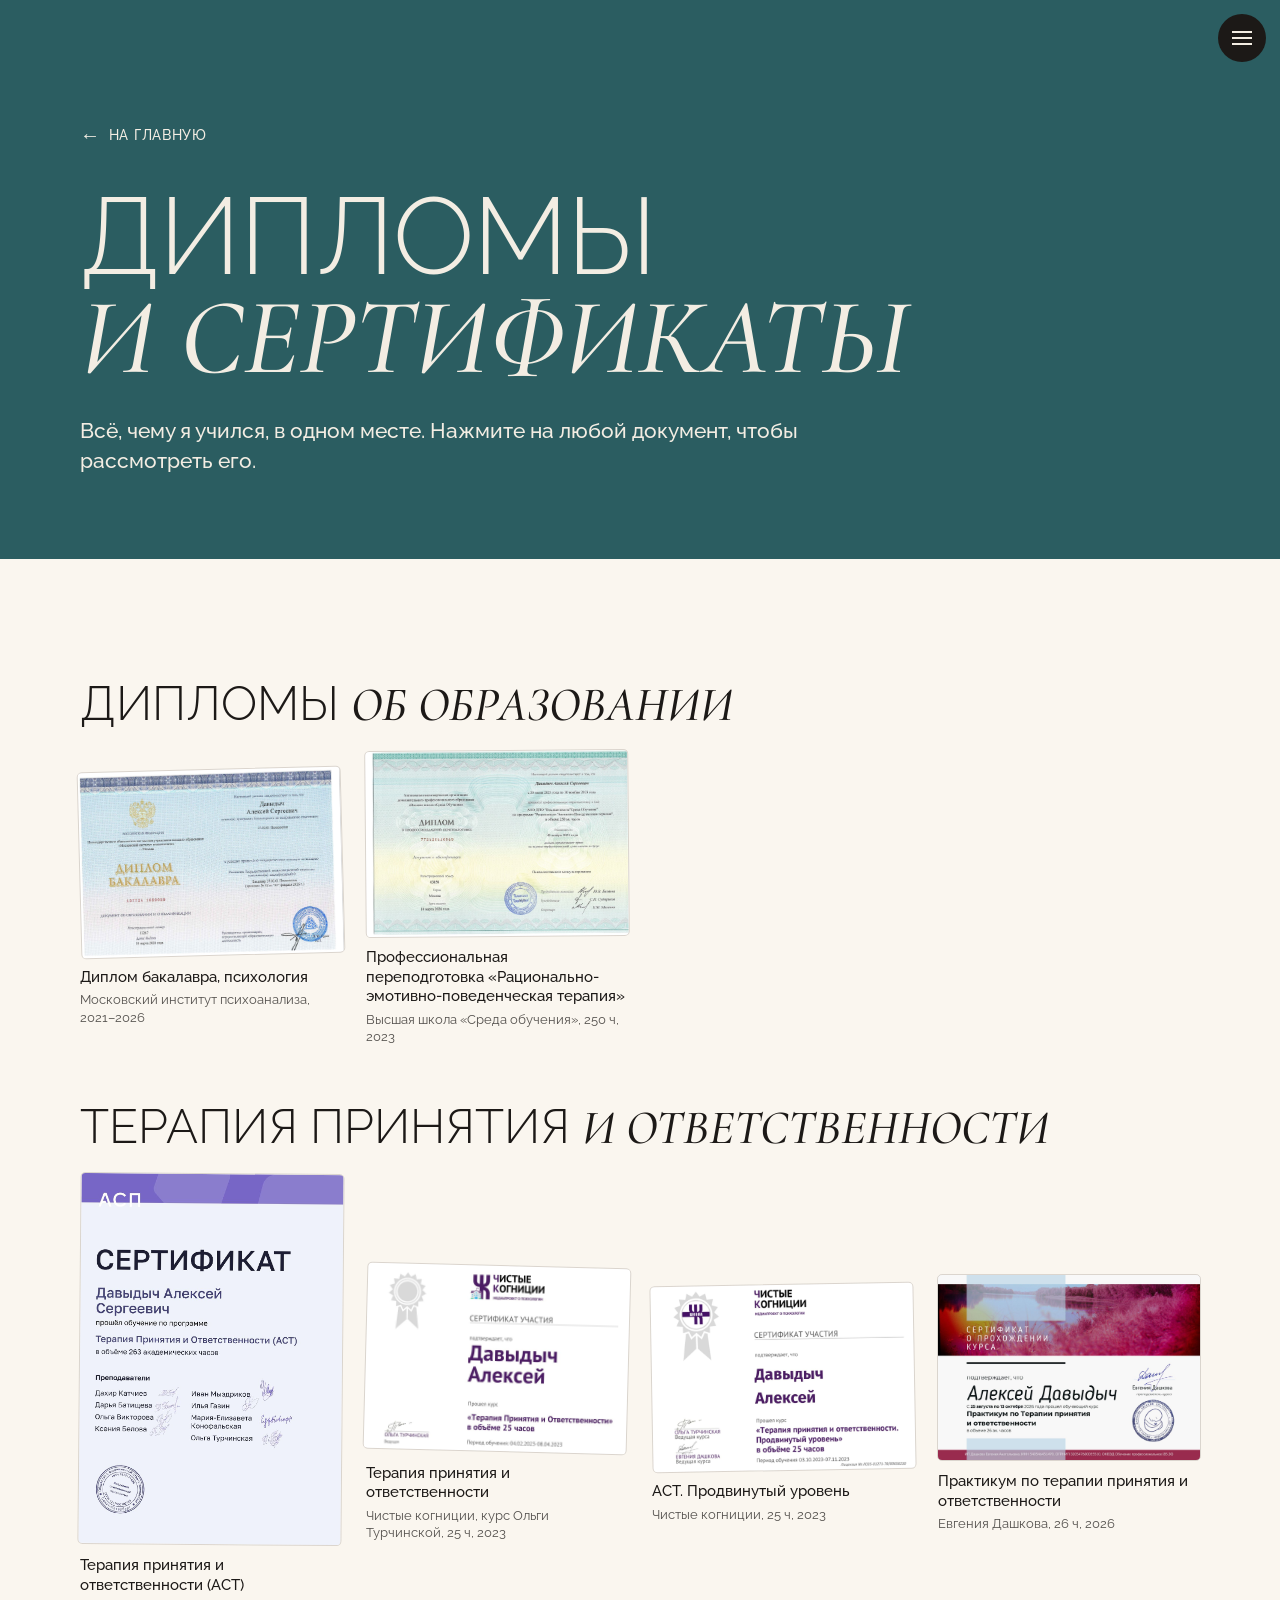
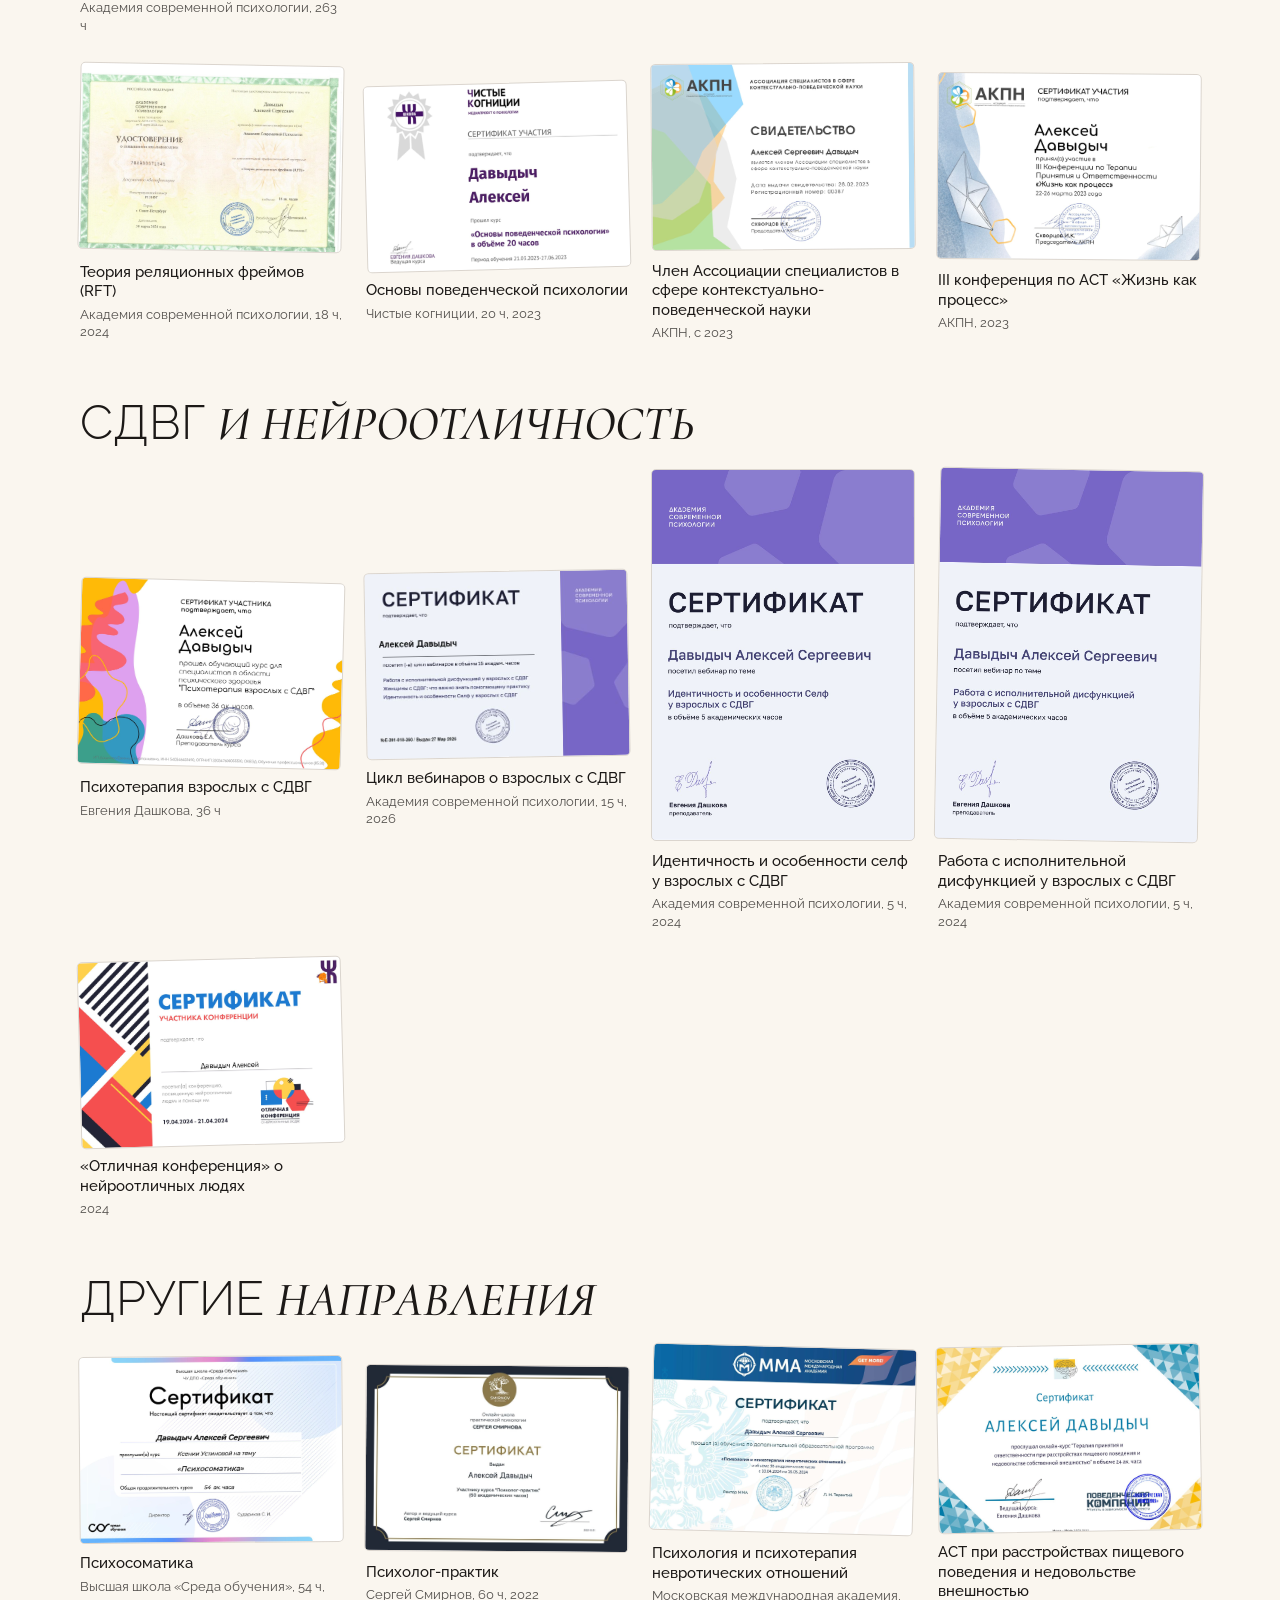
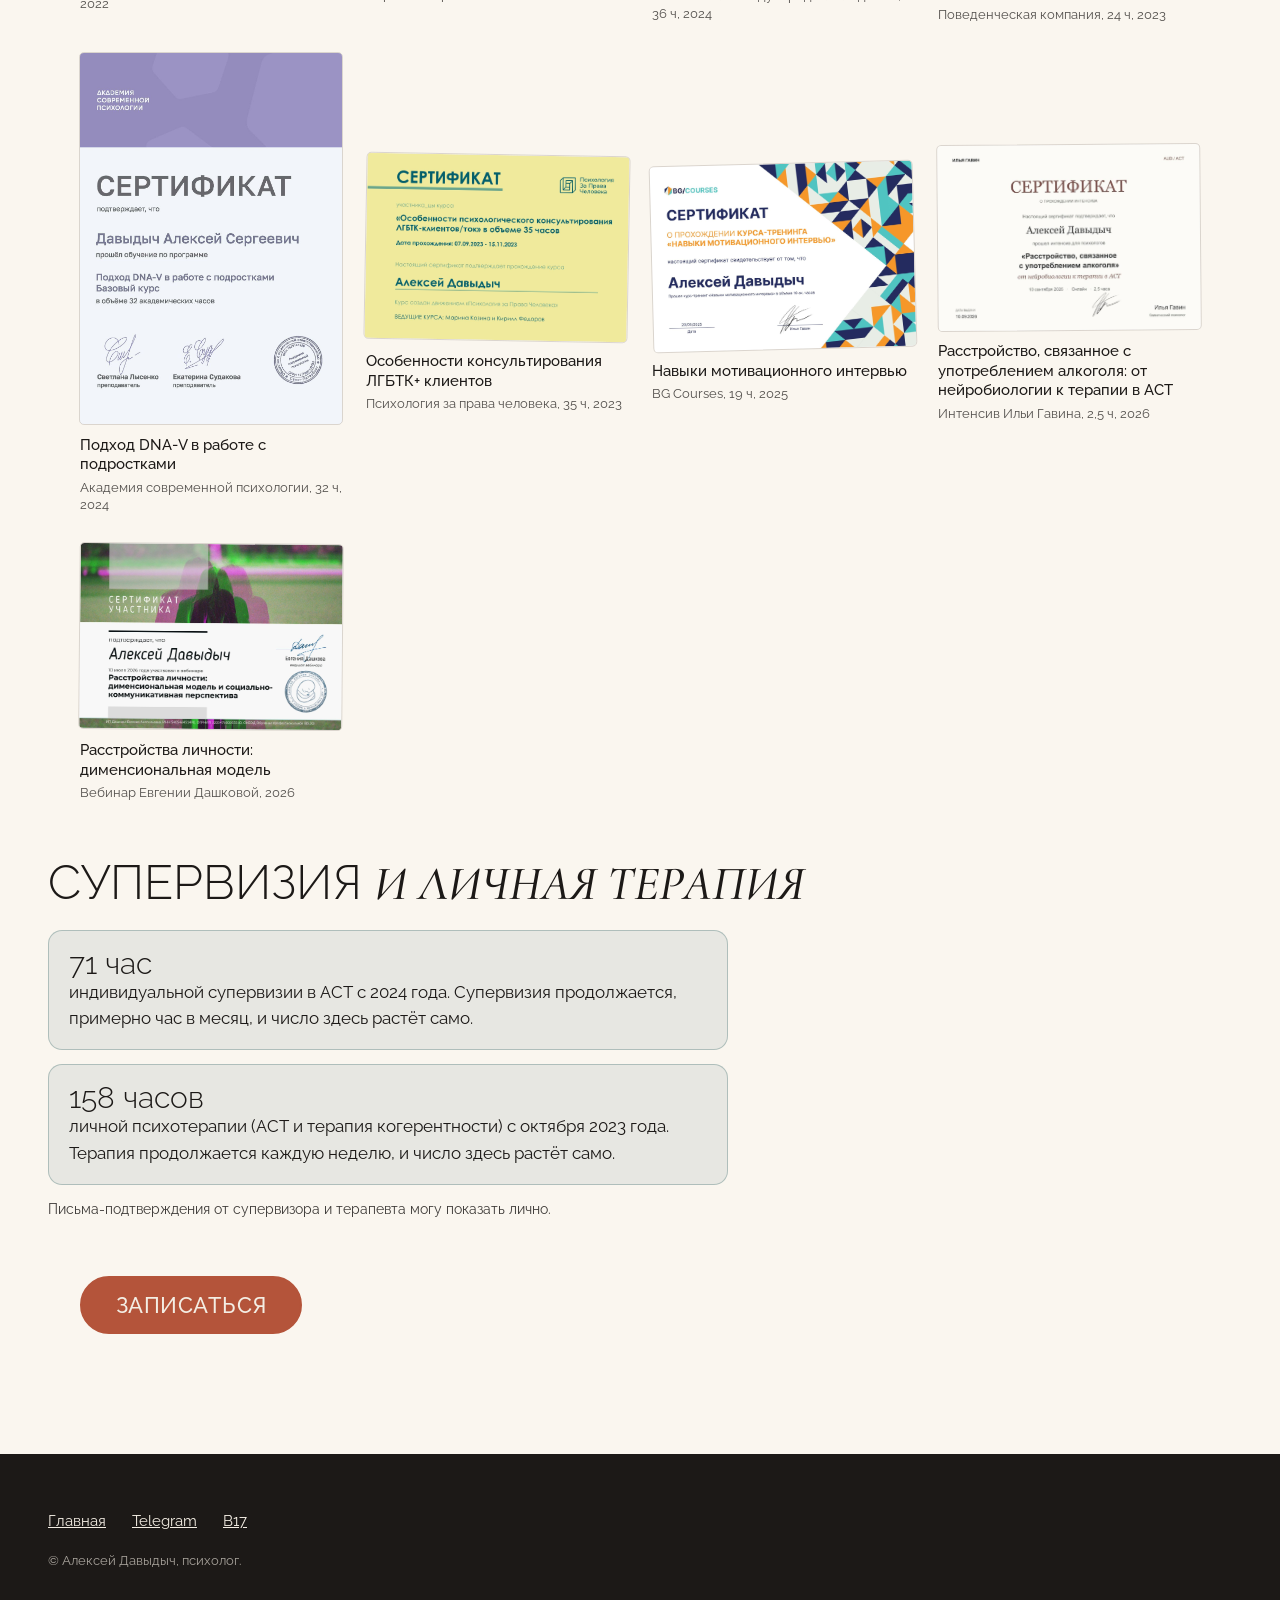
==== commit c80a4d41: "Часы терапии и супервизии растут сами по дате Co-Authored-By: Claude Opus 5.5 <noreply@anthropic.com" ====
--- a/obrazovanie/index.html
+++ b/obrazovanie/index.html
@@ -64,8 +64,8 @@
   <div class="wrap group">
     <h2>Супервизия <span class="s">и личная терапия</span></h2>
     <div class="letters">
-      <div class="letter"><b>63 часа</b>индивидуальной супервизии в ACT с 2024 года. Супервизия продолжается на регулярной основе.</div>
-      <div class="letter"><b>118 часов</b>личной психотерапии (ACT и терапия когерентности) с октября 2023 года.</div>
+      <div class="letter"><b><span data-grow="63,2026-03-26,30.44">63</span> <span data-unit="63,2026-03-26,30.44">часа</span></b>индивидуальной супервизии в ACT с 2024 года. Супервизия продолжается, примерно час в месяц, и число здесь растёт само.</div>
+      <div class="letter"><b><span data-grow="118,2026-03-01,7">118</span> <span data-unit="118,2026-03-01,7">часов</span></b>личной психотерапии (ACT и терапия когерентности) с октября 2023 года. Терапия продолжается каждую неделю, и число здесь растёт само.</div>
     </div>
     <p class="small" style="margin-top:14px">Письма-подтверждения от супервизора и терапевта могу показать лично.</p>
   </div>
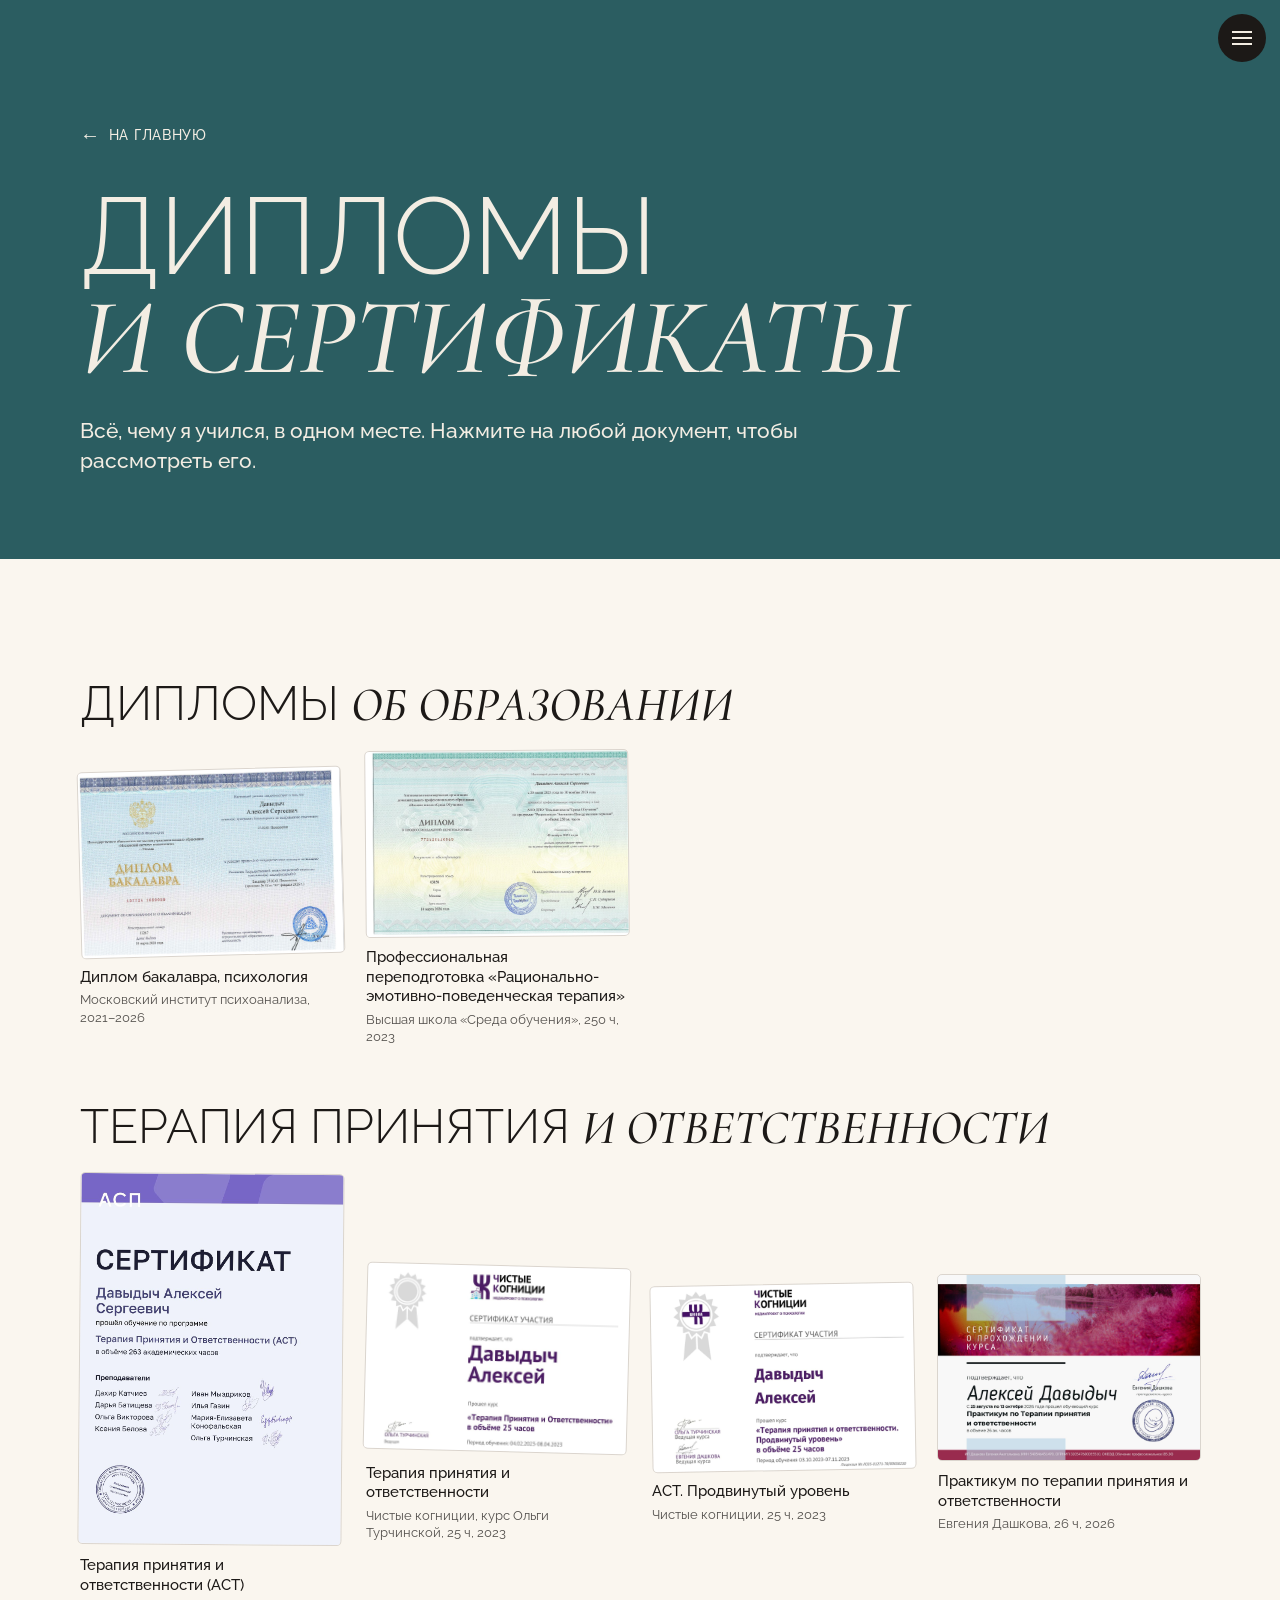
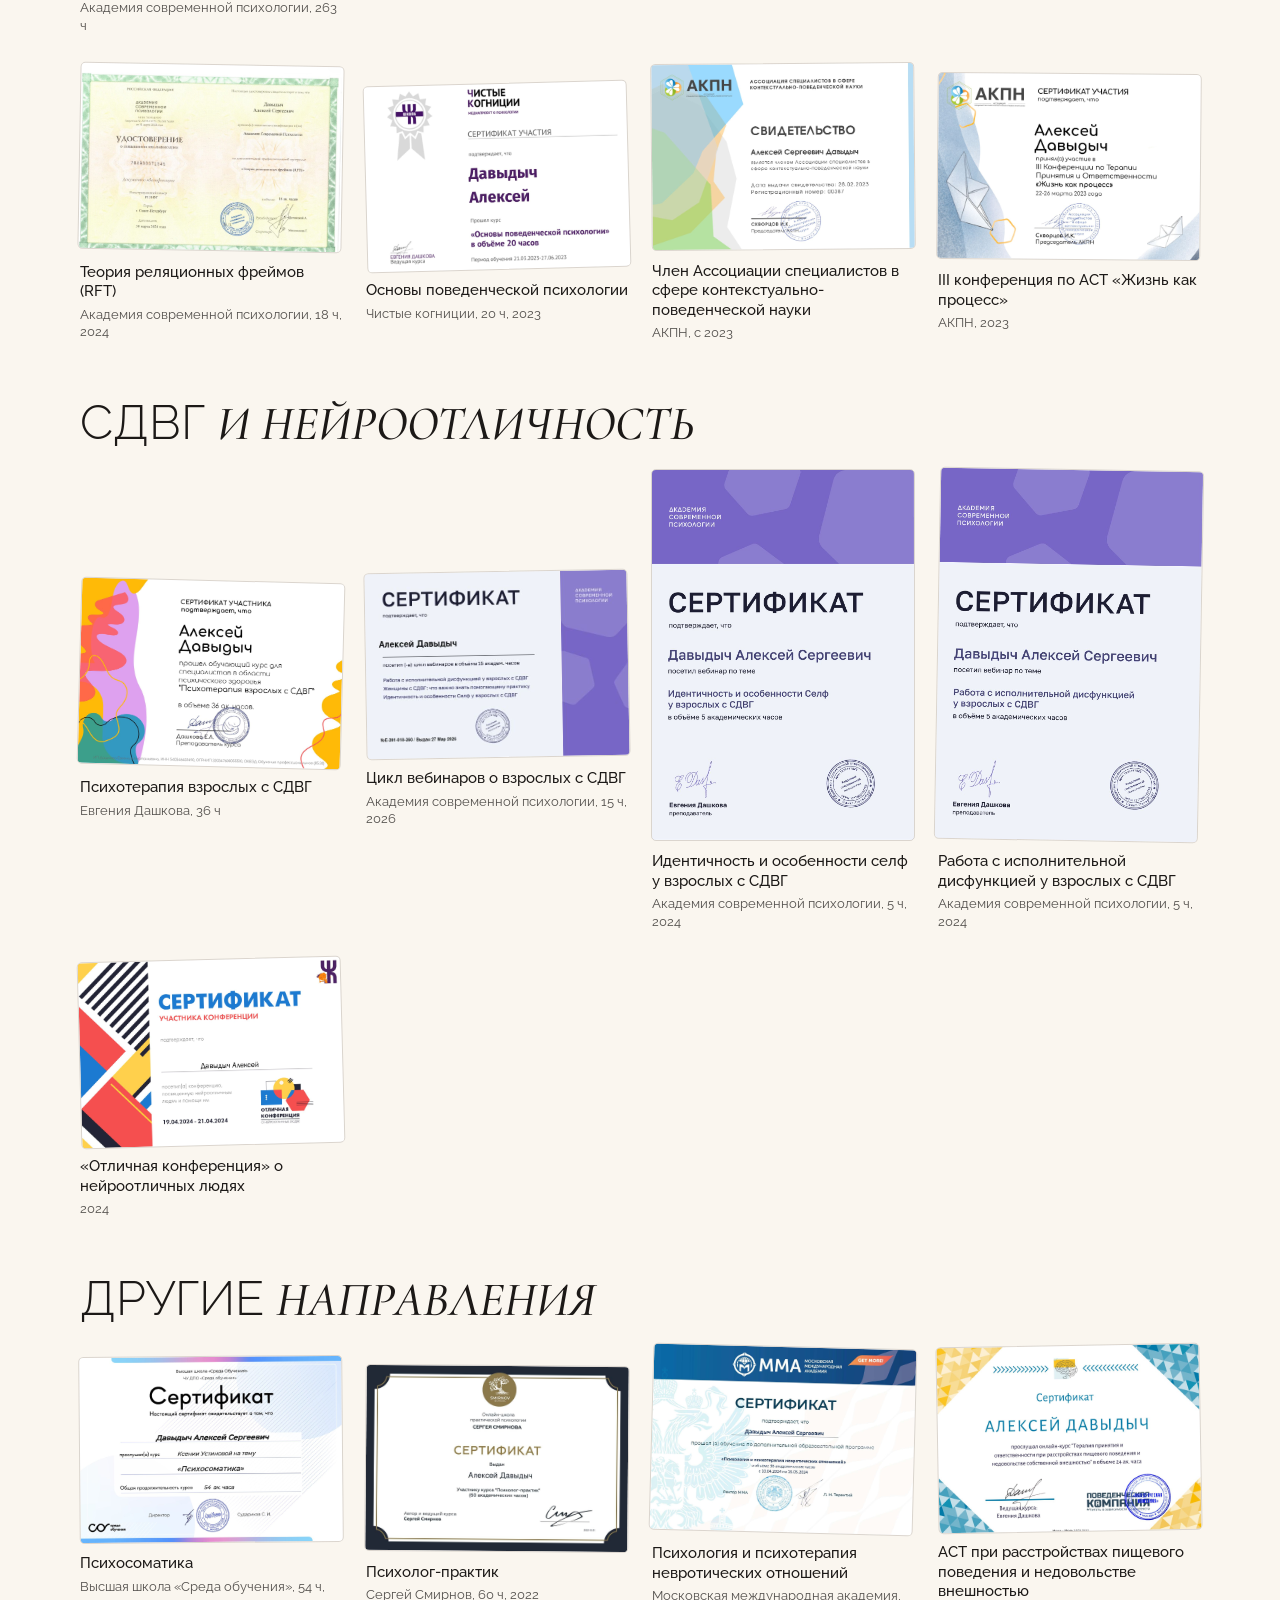
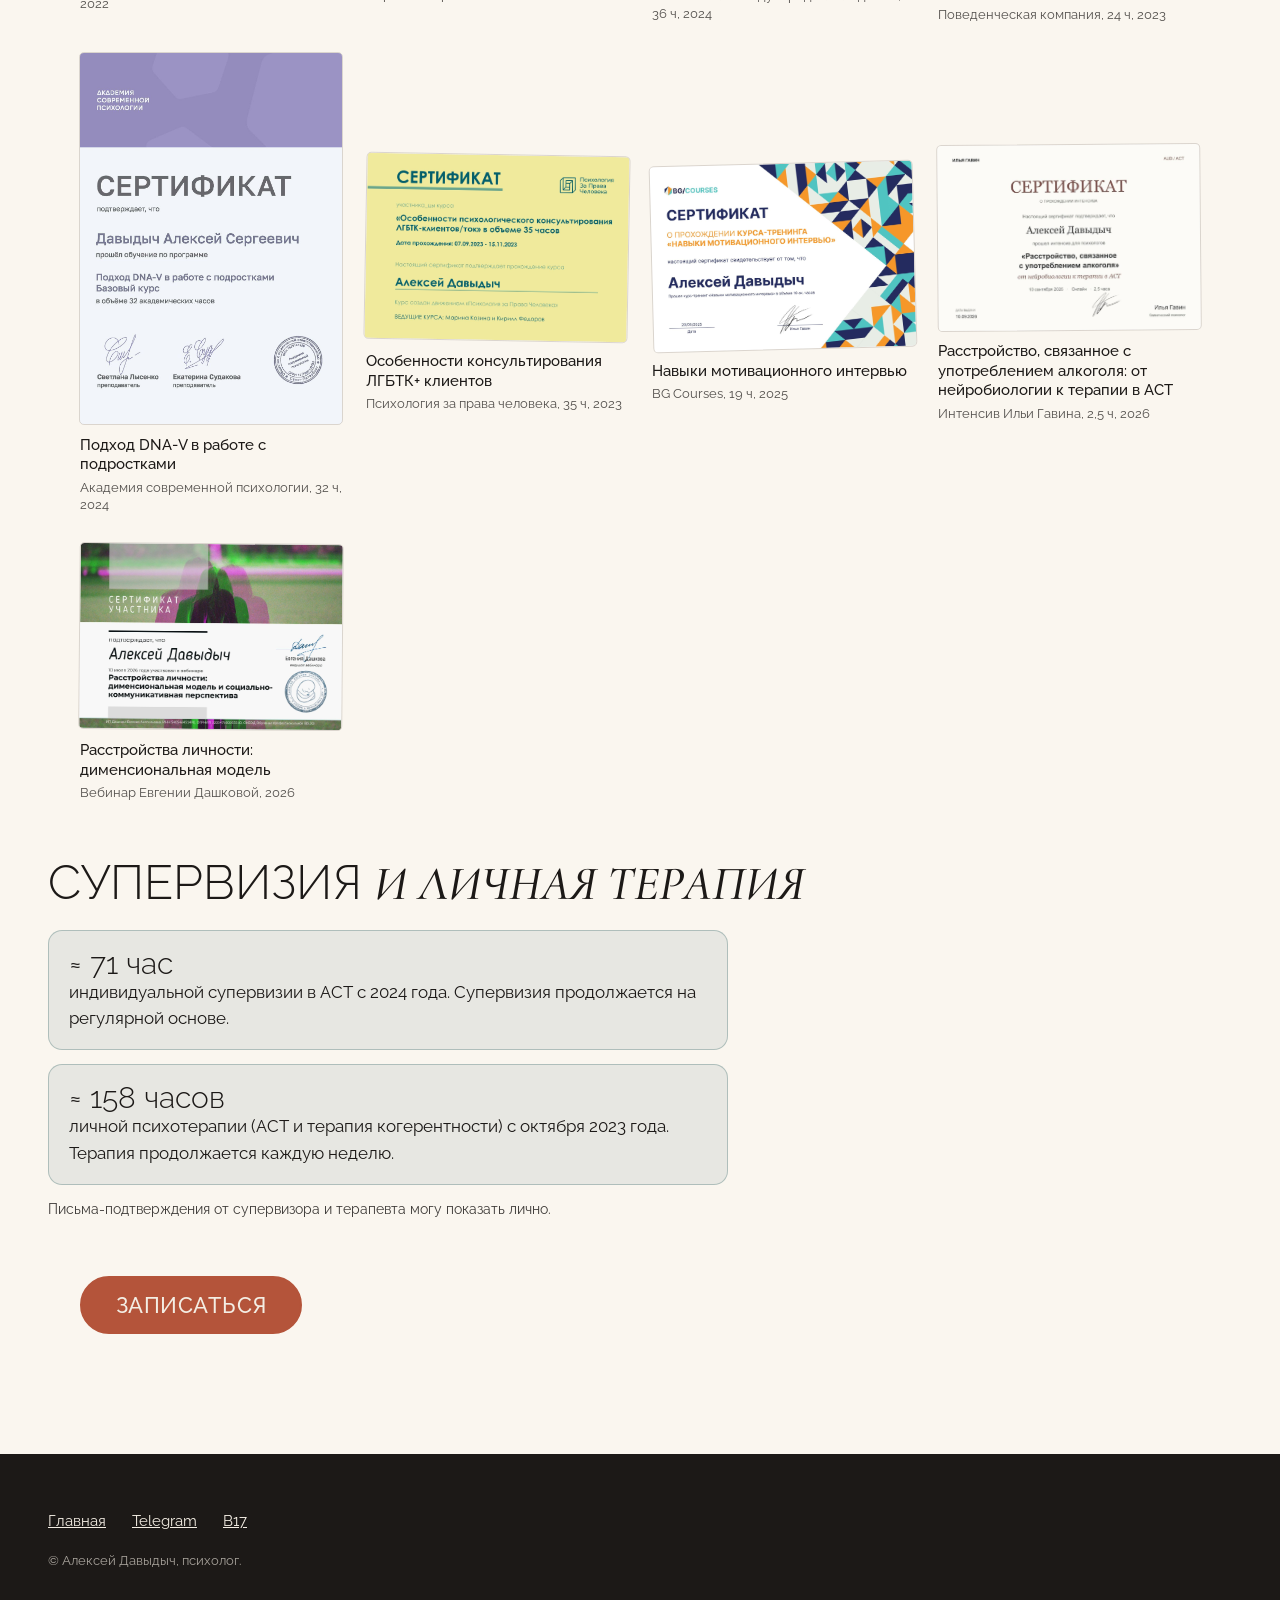
==== commit 1c96d1c1: "Часы терапии и супервизии: значок ≈ вместо подписей Co-Authored-By: Claude Opus 5.5 <noreply@anthrop" ====
--- a/obrazovanie/index.html
+++ b/obrazovanie/index.html
@@ -64,8 +64,8 @@
   <div class="wrap group">
     <h2>Супервизия <span class="s">и личная терапия</span></h2>
     <div class="letters">
-      <div class="letter"><b><span data-grow="63,2026-03-26,30.44">63</span> <span data-unit="63,2026-03-26,30.44">часа</span></b>индивидуальной супервизии в ACT с 2024 года. Супервизия продолжается, примерно час в месяц, и число здесь растёт само.</div>
-      <div class="letter"><b><span data-grow="118,2026-03-01,7">118</span> <span data-unit="118,2026-03-01,7">часов</span></b>личной психотерапии (ACT и терапия когерентности) с октября 2023 года. Терапия продолжается каждую неделю, и число здесь растёт само.</div>
+      <div class="letter"><b>≈ <span data-grow="63,2026-03-26,30.44">63</span> <span data-unit="63,2026-03-26,30.44">часа</span></b>индивидуальной супервизии в ACT с 2024 года. Супервизия продолжается на регулярной основе.</div>
+      <div class="letter"><b>≈ <span data-grow="118,2026-03-01,7">118</span> <span data-unit="118,2026-03-01,7">часов</span></b>личной психотерапии (ACT и терапия когерентности) с октября 2023 года. Терапия продолжается каждую неделю.</div>
     </div>
     <p class="small" style="margin-top:14px">Письма-подтверждения от супервизора и терапевта могу показать лично.</p>
   </div>
